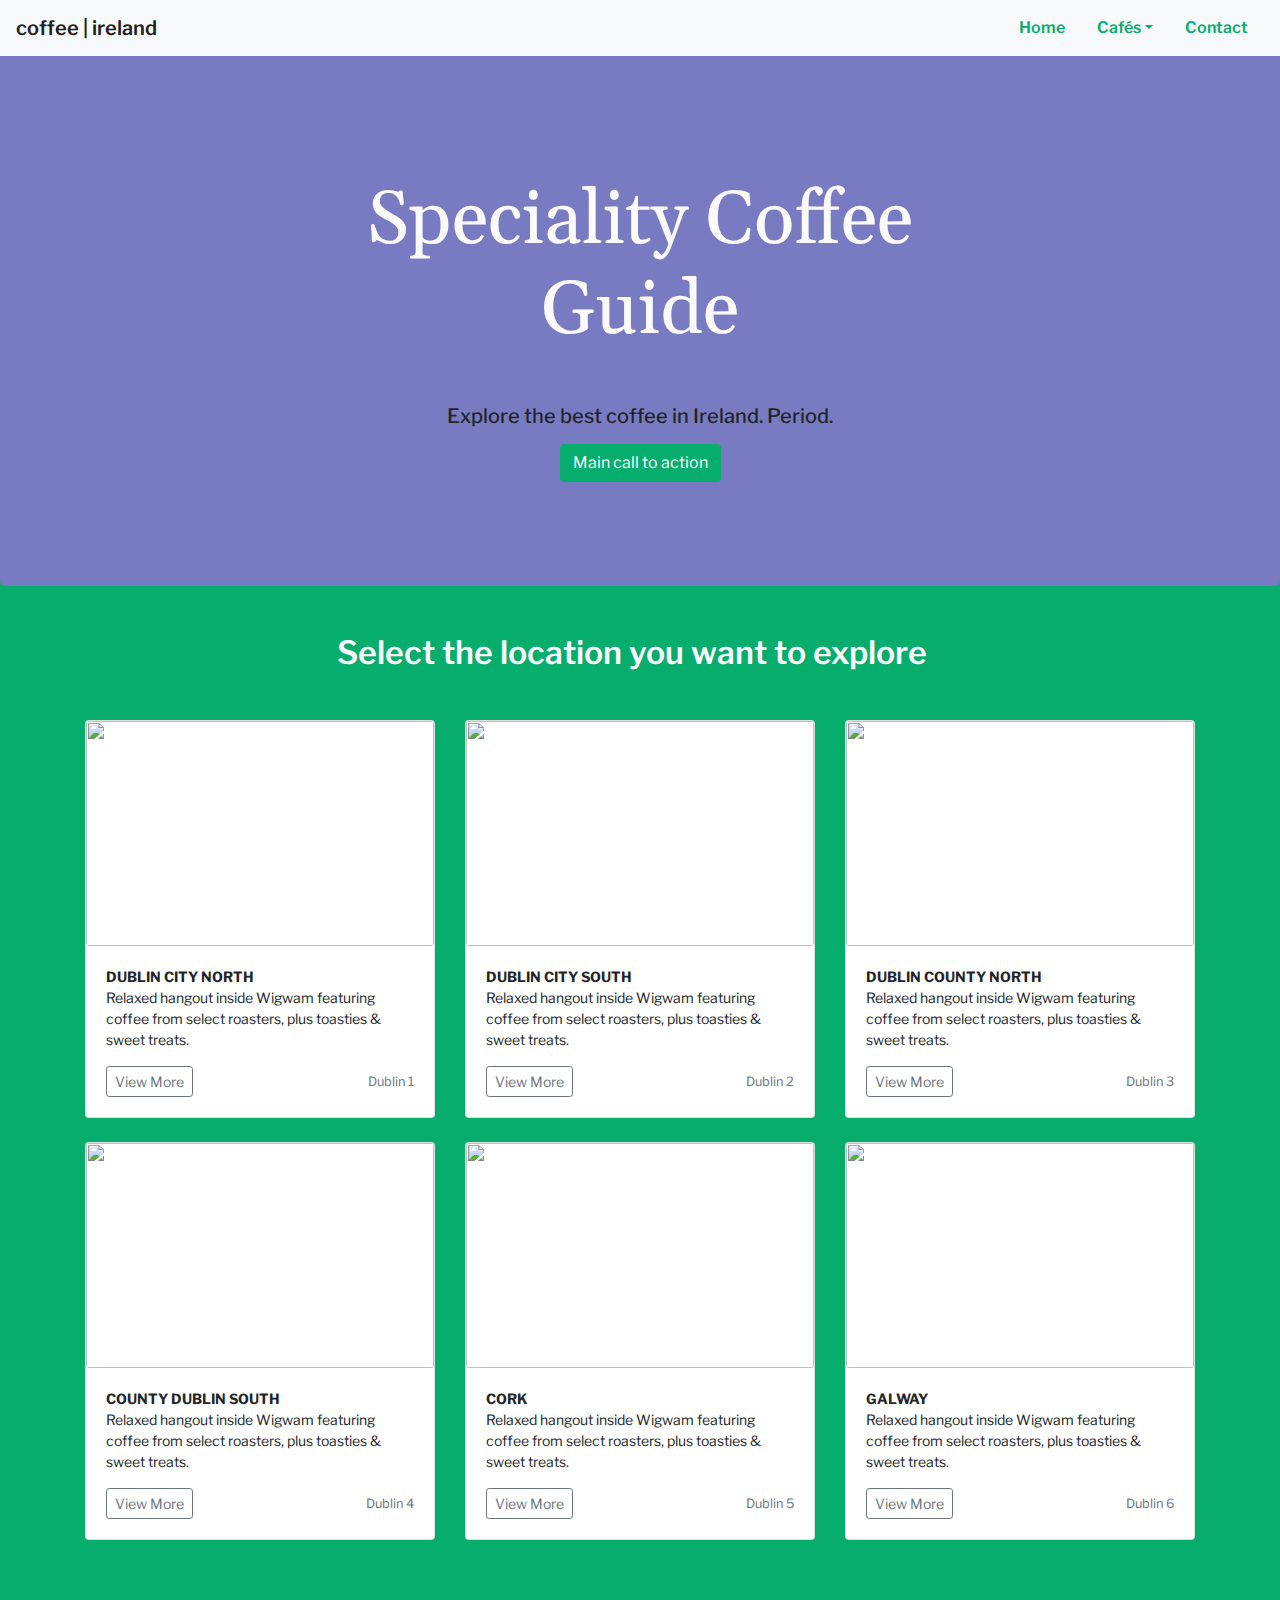
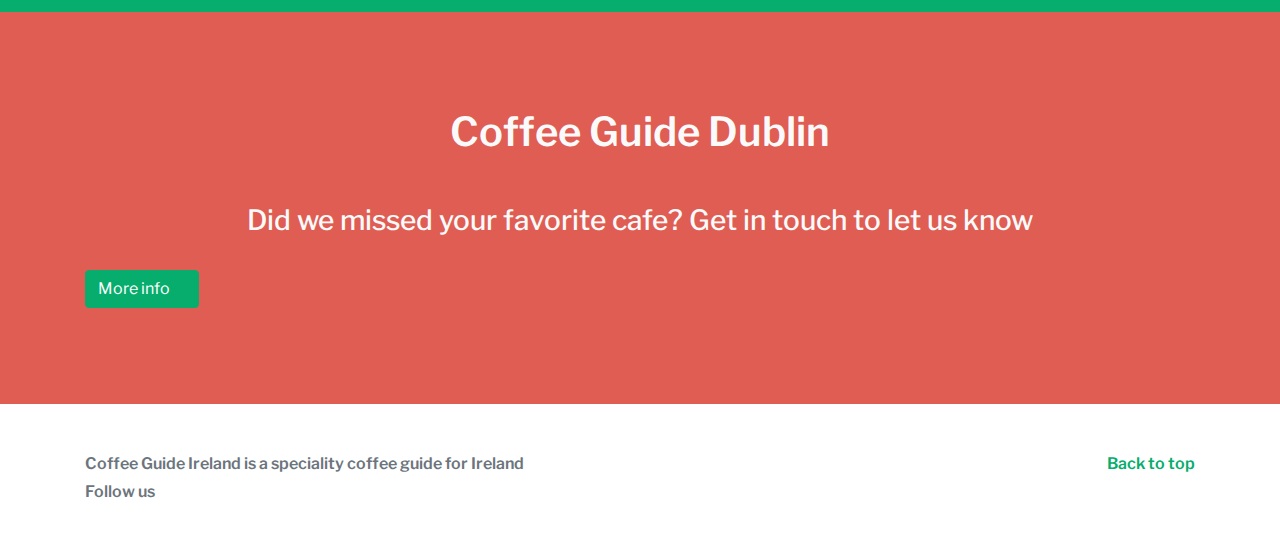
==== index.html @ f212c886 "fixing menu links" ====
<!DOCTYPE html>
<html lang="en">

<head>
	<meta charset="UTF-8">
	<meta name="viewport" content="width=device-width, initial-scale=1.0">
	<meta http-equiv="X-UA-Compatible" content="ie=edge">
	<link rel="stylesheet" href="https://maxcdn.bootstrapcdn.com/bootstrap/4.2.1/css/bootstrap.min.css"
		type="text/css" />
	<script src="https://kit.fontawesome.com/bc13f3adc8.js" crossorigin="anonymous"></script>
	<link rel="stylesheet" href="assets/css/style.css" type="text/css">
	<title>Coffee Guide Ireland</title>
</head>

<!--- NAV MENU -->

<body data-spy="scroll" data-target="#navbar-coffee" data-offset="0">
	<header>
		<nav id="navbar-coffee" class="navbar navbar-light bg-light fixed-top">
			<a class="navbar-brand" href="index.html">coffee | ireland</a>
			<ul class="nav nav-pills">
				<li class="nav-item">
					<a class="nav-link" href="index.html">Home</a>
				</li>
				<li class="nav-item dropdown">
					<a class="nav-link dropdown-toggle" data-toggle="dropdown" href="#cafes" role="button"
						aria-haspopup="true" aria-expanded="false">Cafés</a>
					<div class="dropdown-menu">
						<a class="dropdown-item" href="#one">one</a>
						<a class="dropdown-item" href="#two">two</a>
						<div role="separator" class="dropdown-divider"></div>
						<a class="dropdown-item" href="#three">three</a>
					</div>
				</li>

				<li class="nav-item">
					<a class="nav-link" href="#contact">Contact</a>
				</li>

			</ul>
		</nav>

		</div>
		</nav>
	</header>

	<main role="main">

		<!--- JUMBOTRON -->
		<section class="jumbotron text-center">
			<div class="container" id="home">
				<h1>Speciality Coffee Guide </h1>
				<h5>Explore the best coffee in Ireland. Period.</h5>
				<p>
					<a href="#" class="btn btn-primary my-2">Main call to action</a>

				</p>
			</div>
		</section>

		<!--- CAFES/ PLACES -->
		<div class="coffee py-5 bg-color-coffee" id="cafes">
			<div class="container">
				<h2>Select the location you want to explore <i class="fas fa-mug-hot"></i></h2>
				<div class="row">
					<div class="col-md-4">
						<div class="card mb-4 shadow-sm">
							<a class="card-thumbnail" href="pages/dublin-city-north.html" target="_blank">
								<img src="assets/images/barista-pour-over-coffee-from-copper-kettle.jpg" width="100%" height="225" class="card-img">
							</a>
								<div class="card-body">
									<p class="card-text"><strong>DUBLIN CITY NORTH</strong></br>Relaxed hangout inside
										Wigwam featuring coffee from select roasters, plus toasties & sweet treats.</p>
									<div class="d-flex justify-content-between align-items-center">
										<div class="btn-group">
											<button type="button" class="btn btn-sm btn-outline-secondary">View More</button>
										</div>
										<small class="text-muted">Dublin 1</small>
									</div>
								</div>
						</div>
					</div>

					<div class="col-md-4">
						<div class="card mb-4 shadow-sm">
							<a class="card-thumbnail" href="pages/dublin-city-south.html"
								target="_blank"><img src="assets/images/latte-art (1).jpg" width="100%" height="225" class="card-img"></a>
								<div class="card-body">
									<p class="card-text"><strong>DUBLIN CITY SOUTH</strong></br>Relaxed hangout inside
										Wigwam featuring coffee from select roasters, plus toasties & sweet treats.</p>
									<div class="d-flex justify-content-between align-items-center">
										<div class="btn-group">
											<button type="button" class="btn btn-sm btn-outline-secondary">View More</button>
										</div>
										<small class="text-muted">Dublin 2</small>
									</div>
								</div>
						</div>
					</div>

					<div class="col-md-4">
						<div class="card mb-4 shadow-sm">
							<a class="card-thumbnail" href="pages/county-dublin-north.html"
								target="_blank"><img src="assets/images/pouring-cream-into-coffee (1).jpg" width="100%" height="225" class="card-img"></a>
								<div class="card-body">
									<p class="card-text"><strong>DUBLIN COUNTY NORTH</strong></br>Relaxed hangout inside
										Wigwam featuring coffee from select roasters, plus toasties & sweet treats.</p>
									<div class="d-flex justify-content-between align-items-center">
										<div class="btn-group">
											<button type="button" class="btn btn-sm btn-outline-secondary">View More</button>
										</div>
										<small class="text-muted">Dublin 3</small>
									</div>
								</div>
						</div>
					</div>

					<div class="col-md-4">
						<div class="card mb-4 shadow-sm">
							<a class="card-thumbnail" href="pages/county-dublin-south.html"
								target="_blank"><img src="assets/images/metal-coffee-tamp.jpg" width="100%" height="225" class="card-img"></a>
								<div class="card-body">
									<p class="card-text"><strong>COUNTY DUBLIN SOUTH</strong></br>Relaxed hangout inside
										Wigwam featuring coffee from select roasters, plus toasties & sweet treats.</p>
									<div class="d-flex justify-content-between align-items-center">
										<div class="btn-group">
											<button type="button" class="btn btn-sm btn-outline-secondary">View More</button>
										</div>
										<small class="text-muted">Dublin 4</small>
									</div>
								</div>
						</div>
					</div>

					<div class="col-md-4">
						<div class="card mb-4 shadow-sm">
							<a class="card-thumbnail" href="pages/cork.html"
								target="_blank"><img src="assets/images/smiling-man-woman-pug.jpg" width="100%" height="225" class="card-img"></a>
								<div class="card-body">
									<p class="card-text"><strong>CORK</strong></br>Relaxed hangout inside Wigwam
										featuring coffee from select roasters, plus toasties & sweet treats.</p>
									<div class="d-flex justify-content-between align-items-center">
										<div class="btn-group">
											<button type="button" class="btn btn-sm btn-outline-secondary">View More</button>
										</div>
										<small class="text-muted">Dublin 5</small>
									</div>
								</div>
						</div>
					</div>

					<div class="col-md-4">
						<div class="card mb-4 shadow-sm">
							<a class="card-thumbnail" href="pages/galway.html"
								target="_blank"><img src="assets/images/pouring-an-espresso.jpg" width="100%" height="225" class="card-img"></a>
								<div class="card-body">
									<p class="card-text"><strong>GALWAY</strong></br>Relaxed hangout inside Wigwam
										featuring coffee from select roasters, plus toasties & sweet treats.</p>
									<div class="d-flex justify-content-between align-items-center">
										<div class="btn-group">
											<button type="button" class="btn btn-sm btn-outline-secondary">View More</button>
										</div>
										<small class="text-muted">Dublin 6</small>
									</div>
								</div>
						</div>
					</div>

				</div>
			</div>
		</div>

		<!--- FORM TO ADD CAFE -->

		<section class="contact-form">
			<div class="container" id="contact">
				<h1>Coffee Guide Dublin</h1>
				<h3>Did we missed your favorite cafe? Get in touch to let us know</h3>
				</br>

				<button class="btn btn-primary" type="button" data-toggle="collapse" data-target="#cafeForm" aria-expanded="false" aria-controls="cafeForm">
    More info <i class="fas fa-chevron-down"></i>
  </button>
                <div  class="collapse" id="cafeForm">
				<form>
					<div class="form-row">
						<div class="form-group col-md-6">
							<label for="inputEmail4">Name</label>
							<input type="email" class="form-control" id="inputEmail4">
                        </div>
							<div class="form-group col-md-6">
								<label for="inputPassword4">City</label>
								<input type="password" class="form-control" id="inputPassword4">
                        </div>
							</div>
							<div class="form-group">
								<label for="inputAddress">Address</label>
								<input type="text" class="form-control" id="inputAddress" placeholder="1234 Main St">
                    </div>
								<div class="form-group">
									<label for="inputFacebook">Facebook</label>
									<input type="text" class="form-control" id="inputFacebook" placeholder="Facebook page">
                    </div>
									<div class="form-group">
										<label for="inputTwitter">Twitter</label>
										<input type="text" class="form-control" id="inputTwitter" placeholder="@cafe">
                    </div>
										<div class="form-group">
											<label for="inputInstagram">Instagram</label>
											<input type="text" class="form-control" id="inputInstagram" placeholder="@cafe">
                    </div>
											<div class="form-group">
												<label for="inputWebsite">Website</label>
												<input type="text" class="form-control" id="inputWebsite" placeholder="Cafe website">
                    </div>
												<div class="form-group">
													<label for="inputWebsite">Why should this cafe be featured on this website?</label>
													<input type="text" class="form-control" id="inputWebsite" placeholder="Amazing coffee...">
                    </div>

													<div class="form-group">
														<div class="form-check">
															<input class="form-check-input" type="checkbox" id="gridCheck">
															<label class="form-check-label" for="gridCheck">
                            Check me out
                        </label>
														</div>
													</div>
													<button type="submit" class="btn btn-primary">Sign in</button>
				</form>
                </div>
			</div>
			


		</section>
	</main>

	<!--- FOOTER -->
	<footer class="text-muted">
		<div class="container">
			<p class="float-right">
				<a href="#">Back to top</a>
			</p>
			<p>Coffee Guide Ireland is a speciality coffee guide for Ireland</p>
			<p>Follow us <a href="https://www.facebook.com/" target="_blank"><i class="fab fa-facebook-f"></i></a><a
					href="https://www.twitter.com/" target="_blank"><i class="fab fa-twitter"></i></a><a
					href="https://www.instagram.com/" target="_blank"><i class="fab fa-instagram"></i></a></p>
		</div>
	</footer>


	<!-- jQuery ,  Popper.js,  Bootstrap JS -->

	<script src="https://code.jquery.com/jquery-3.4.1.slim.min.js"
		integrity="sha384-J6qa4849blE2+poT4WnyKhv5vZF5SrPo0iEjwBvKU7imGFAV0wwj1yYfoRSJoZ+n" crossorigin="anonymous">
	</script>
	<script src="https://cdn.jsdelivr.net/npm/popper.js@1.16.0/dist/umd/popper.min.js"
		integrity="sha384-Q6E9RHvbIyZFJoft+2mJbHaEWldlvI9IOYy5n3zV9zzTtmI3UksdQRVvoxMfooAo" crossorigin="anonymous">
	</script>
	<script src="https://stackpath.bootstrapcdn.com/bootstrap/4.4.1/js/bootstrap.min.js"
		integrity="sha384-wfSDF2E50Y2D1uUdj0O3uMBJnjuUD4Ih7YwaYd1iqfktj0Uod8GCExl3Og8ifwB6" crossorigin="anonymous">
	</script>
</body>

</html>
---- assets/css/style.css ----
@import url('https://fonts.googleapis.com/css?family=Gelasio:100,200,300,400,500,600,700|Libre+Franklin:100,200,300,400,500,600,700');

body {
    font-family: 'Libre Franklin', sans-serif;
    font-weight: 600;
    position: relative;
}

main {
    background-color: #06ad6c;
}

h2, h1 {
    font-family: 'Libre Franklin', sans-serif;
    font-weight: 600;
    text-align: center;
    color: #fafafa;
    margin-bottom: 3rem;
  }

h3 {
    font-family: 'Libre Franklin', sans-serif;
    font-weight: 500;
    text-align: center;
    color: #fafafa;
}

h5 {
    font-family: 'Libre Franklin', sans-serif;
    font-weight: 500;
  }





/* Navbar */

a {
    color: #06ad6c;
}

a:hover {
    color: #03623d;
}

.nav-pills .nav-link.active, .nav-pills .show>.nav-link {
    background-color: #06ad6c;
}

/* Buttons */

.btn-primary {
    background-color: #06ad6c;
    border-color: #06ad6c;
}

/* Carousel */

.carousel {
  margin-bottom: 4rem;
  background-color: #333;
}
/* Since positioning the image, we need to help out the caption */
.carousel-caption {
  bottom: 3rem;
  z-index: 10;
}

.carousel-caption h1 {
    font-family: 'Gelasio', serif;
    font-size: 80px;
    font-weight: 600;
    color: #797bc2;
}

.carousel-caption p {
    color: rgba(0,0,0,.9);
}

/* Declare heights because of positioning of img element */
.carousel-item {
  height: 32rem;
}
.carousel-item > img {
  position: absolute;
  top: 0;
  left: 0;
  min-width: 100%;
  height: 32rem;
}


/* Jumbotron */

.jumbotron {
    padding-top: 3rem;
    padding-bottom: 3rem;
    margin-bottom: 0;
    background-color: #797bc2;
  
}

@media (min-width: 768px) {
  .jumbotron {
      padding-top: 6rem;
      padding-bottom: 6rem;
  }  
}

.jumbotron p:last-child {
    margin-bottom: 0;
}

 .jumbotron h1 {
     font-family: 'Gelasio', serif;
     font-size: 75px;
     font-weight: 300;
     color: #fafafa;
     padding-top: 5rem;
     
 }

  .jumbotron .container {
      max-width: 40rem;
  }


/* Coffee list and Cards */

 .bg-color-coffee {
    background-color: #06ad6c; 
}

.card-thumbnail {
    
    width: 100%;
    height: 225px;
}

.card-text {
    font-size: 14px;
    font-weight: 400;
}

.card-img {
 border: 0;
}


/* Contact */


.contact-form {
    background-color: #e05d53;
    text-align:  left;;
    padding-top: 6rem;
    padding-bottom: 6rem;
}

/* Footer */

i {
    margin-left: 1rem;
    letter-spacing: 0.3rem;
}

footer {
    padding-top: 3rem;
    padding-bottom: 3rem;
}

footer p {
    margin-bottom: .25rem;
}

/* Dublin city north styles */



/* Featurettes */

.featurette-divider {
  margin: 3rem 0; 
}

.featurette-heading {
  font-weight: 300;
  line-height: 1;
  letter-spacing: -.05rem;
}


/* RESPONSIVE CSS */

@media (min-width: 40em) {
 
  .carousel-caption p {
    margin-bottom: 1.25rem;
    font-size: 1.25rem;
    line-height: 1.4;
  }

  .featurette-heading {
    font-size: 50px;
  }
}

@media (min-width: 62em) {
  .featurette-heading {
    margin-top: 7rem;
  }
}
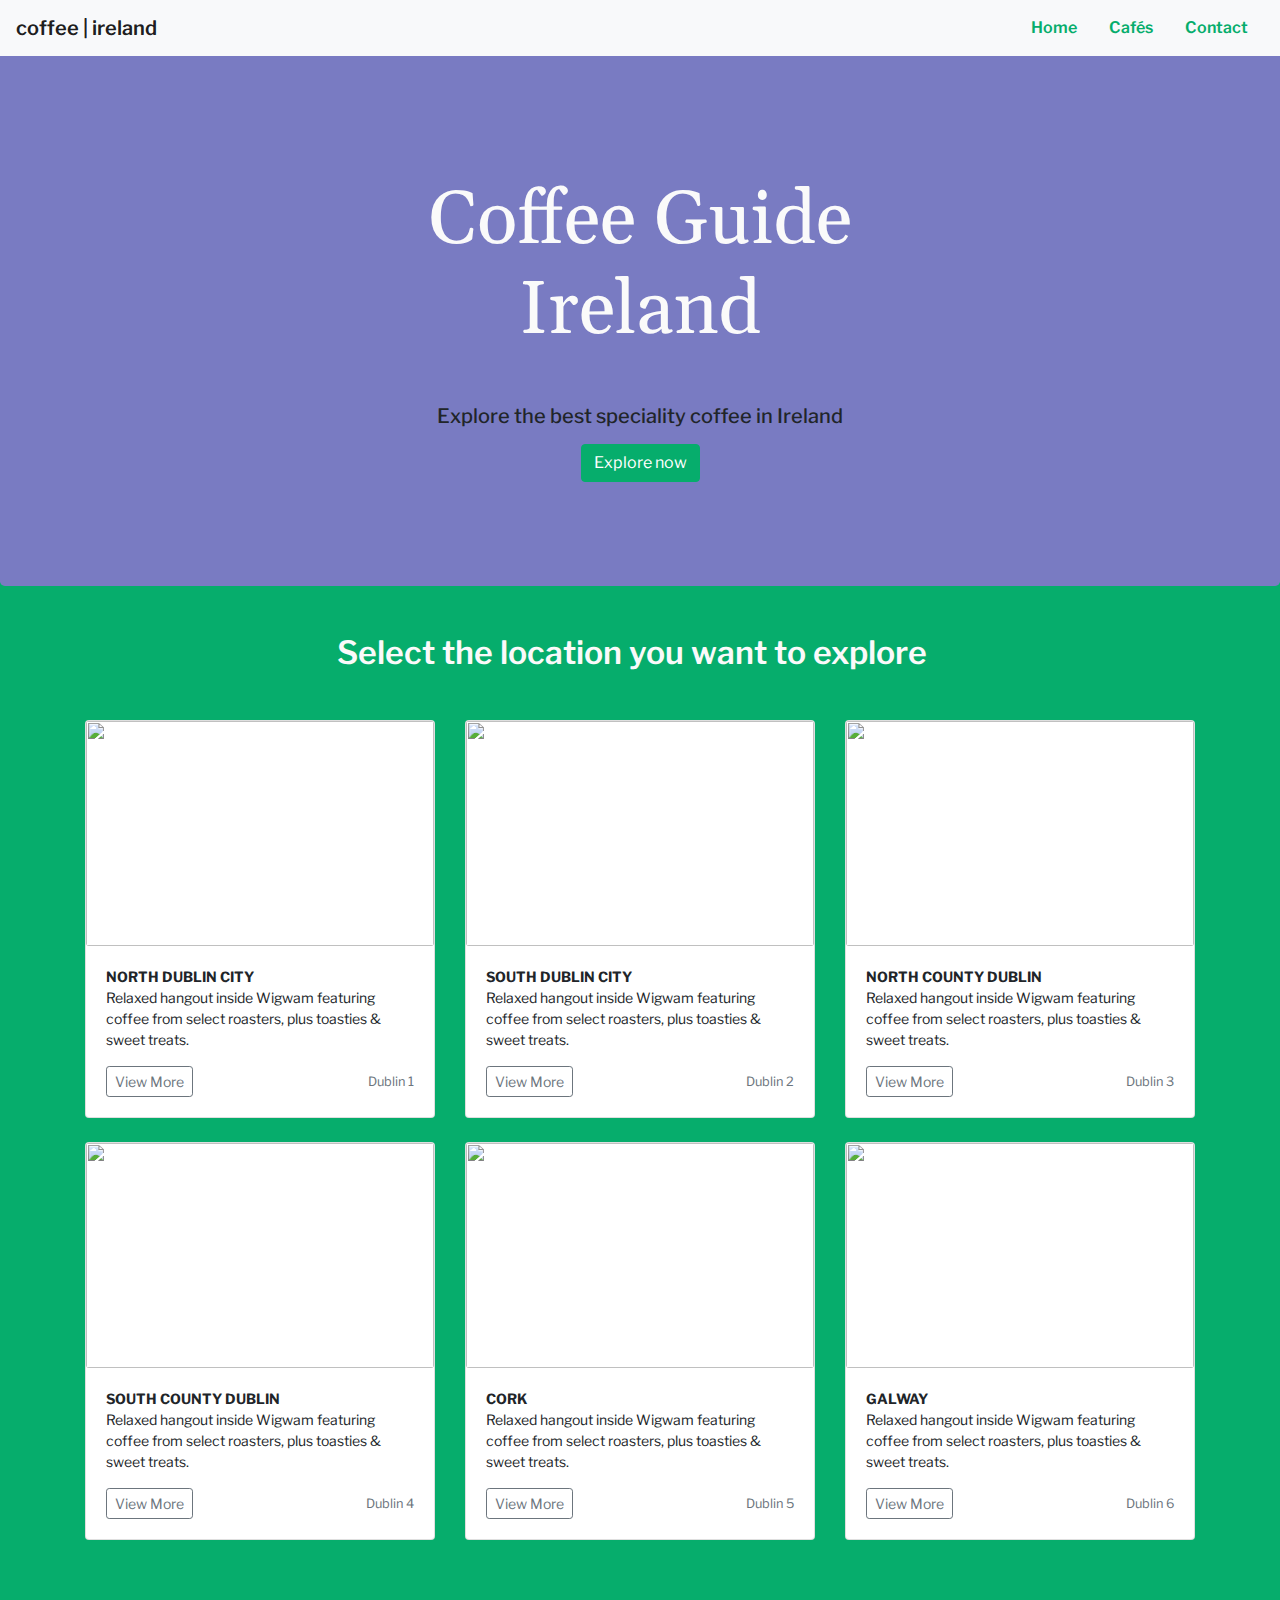
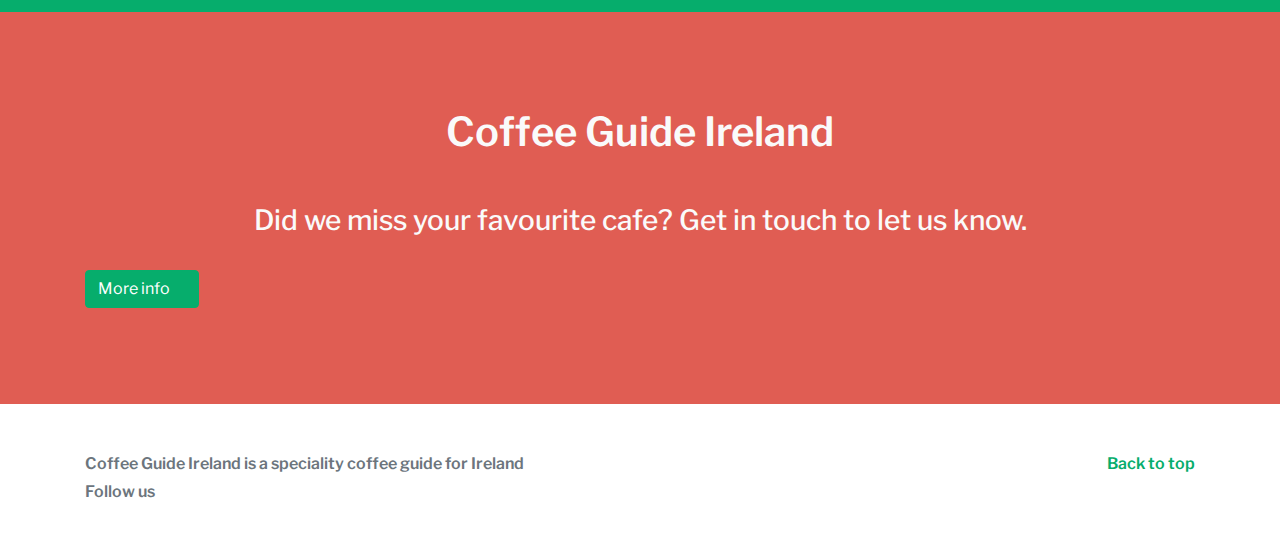
==== commit 76173413: "fixing formatting" ====
--- a/index.html
+++ b/index.html
@@ -5,253 +5,6 @@
 	<meta charset="UTF-8">
 	<meta name="viewport" content="width=device-width, initial-scale=1.0">
 	<meta http-equiv="X-UA-Compatible" content="ie=edge">
-	<link rel="stylesheet" href="https://maxcdn.bootstrapcdn.com/bootstrap/4.2.1/css/bootstrap.min.css"
-		type="text/css" />
-	<script src="https://kit.fontawesome.com/bc13f3adc8.js" crossorigin="anonymous"></script>
-	<link rel="stylesheet" href="assets/css/style.css" type="text/css">
-	<title>Coffee Guide Ireland</title>
-</head>
-
-<!--- NAV MENU -->
-
-<body data-spy="scroll" data-target="#navbar-coffee" data-offset="0">
-	<header>
-		<nav id="navbar-coffee" class="navbar navbar-light bg-light fixed-top">
-			<a class="navbar-brand" href="index.html">coffee | ireland</a>
-			<ul class="nav nav-pills">
-				<li class="nav-item">
-					<a class="nav-link" href="index.html">Home</a>
-				</li>
-				<li class="nav-item dropdown">
-					<a class="nav-link dropdown-toggle" data-toggle="dropdown" href="#cafes" role="button"
-						aria-haspopup="true" aria-expanded="false">Cafés</a>
-					<div class="dropdown-menu">
-						<a class="dropdown-item" href="#one">one</a>
-						<a class="dropdown-item" href="#two">two</a>
-						<div role="separator" class="dropdown-divider"></div>
-						<a class="dropdown-item" href="#three">three</a>
-					</div>
-				</li>
-
-				<li class="nav-item">
-					<a class="nav-link" href="#contact">Contact</a>
-				</li>
-
-			</ul>
-		</nav>
-
-		</div>
-		</nav>
-	</header>
-
-	<main role="main">
-
-		<!--- JUMBOTRON -->
-		<section class="jumbotron text-center">
-			<div class="container" id="home">
-				<h1>Speciality Coffee Guide </h1>
-				<h5>Explore the best coffee in Ireland. Period.</h5>
-				<p>
-					<a href="#" class="btn btn-primary my-2">Main call to action</a>
-
-				</p>
-			</div>
-		</section>
-
-		<!--- CAFES/ PLACES -->
-		<div class="coffee py-5 bg-color-coffee" id="cafes">
-			<div class="container">
-				<h2>Select the location you want to explore <i class="fas fa-mug-hot"></i></h2>
-				<div class="row">
-					<div class="col-md-4">
-						<div class="card mb-4 shadow-sm">
-							<a class="card-thumbnail" href="pages/dublin-city-north.html" target="_blank">
-								<img src="assets/images/barista-pour-over-coffee-from-copper-kettle.jpg" width="100%" height="225" class="card-img">
-							</a>
-								<div class="card-body">
-									<p class="card-text"><strong>DUBLIN CITY NORTH</strong></br>Relaxed hangout inside
-										Wigwam featuring coffee from select roasters, plus toasties & sweet treats.</p>
-									<div class="d-flex justify-content-between align-items-center">
-										<div class="btn-group">
-											<button type="button" class="btn btn-sm btn-outline-secondary">View More</button>
-										</div>
-										<small class="text-muted">Dublin 1</small>
-									</div>
-								</div>
-						</div>
-					</div>
-
-					<div class="col-md-4">
-						<div class="card mb-4 shadow-sm">
-							<a class="card-thumbnail" href="pages/dublin-city-south.html"
-								target="_blank"><img src="assets/images/latte-art (1).jpg" width="100%" height="225" class="card-img"></a>
-								<div class="card-body">
-									<p class="card-text"><strong>DUBLIN CITY SOUTH</strong></br>Relaxed hangout inside
-										Wigwam featuring coffee from select roasters, plus toasties & sweet treats.</p>
-									<div class="d-flex justify-content-between align-items-center">
-										<div class="btn-group">
-											<button type="button" class="btn btn-sm btn-outline-secondary">View More</button>
-										</div>
-										<small class="text-muted">Dublin 2</small>
-									</div>
-								</div>
-						</div>
-					</div>
-
-					<div class="col-md-4">
-						<div class="card mb-4 shadow-sm">
-							<a class="card-thumbnail" href="pages/county-dublin-north.html"
-								target="_blank"><img src="assets/images/pouring-cream-into-coffee (1).jpg" width="100%" height="225" class="card-img"></a>
-								<div class="card-body">
-									<p class="card-text"><strong>DUBLIN COUNTY NORTH</strong></br>Relaxed hangout inside
-										Wigwam featuring coffee from select roasters, plus toasties & sweet treats.</p>
-									<div class="d-flex justify-content-between align-items-center">
-										<div class="btn-group">
-											<button type="button" class="btn btn-sm btn-outline-secondary">View More</button>
-										</div>
-										<small class="text-muted">Dublin 3</small>
-									</div>
-								</div>
-						</div>
-					</div>
-
-					<div class="col-md-4">
-						<div class="card mb-4 shadow-sm">
-							<a class="card-thumbnail" href="pages/county-dublin-south.html"
-								target="_blank"><img src="assets/images/metal-coffee-tamp.jpg" width="100%" height="225" class="card-img"></a>
-								<div class="card-body">
-									<p class="card-text"><strong>COUNTY DUBLIN SOUTH</strong></br>Relaxed hangout inside
-										Wigwam featuring coffee from select roasters, plus toasties & sweet treats.</p>
-									<div class="d-flex justify-content-between align-items-center">
-										<div class="btn-group">
-											<button type="button" class="btn btn-sm btn-outline-secondary">View More</button>
-										</div>
-										<small class="text-muted">Dublin 4</small>
-									</div>
-								</div>
-						</div>
-					</div>
-
-					<div class="col-md-4">
-						<div class="card mb-4 shadow-sm">
-							<a class="card-thumbnail" href="pages/cork.html"
-								target="_blank"><img src="assets/images/smiling-man-woman-pug.jpg" width="100%" height="225" class="card-img"></a>
-								<div class="card-body">
-									<p class="card-text"><strong>CORK</strong></br>Relaxed hangout inside Wigwam
-										featuring coffee from select roasters, plus toasties & sweet treats.</p>
-									<div class="d-flex justify-content-between align-items-center">
-										<div class="btn-group">
-											<button type="button" class="btn btn-sm btn-outline-secondary">View More</button>
-										</div>
-										<small class="text-muted">Dublin 5</small>
-									</div>
-								</div>
-						</div>
-					</div>
-
-					<div class="col-md-4">
-						<div class="card mb-4 shadow-sm">
-							<a class="card-thumbnail" href="pages/galway.html"
-								target="_blank"><img src="assets/images/pouring-an-espresso.jpg" width="100%" height="225" class="card-img"></a>
-								<div class="card-body">
-									<p class="card-text"><strong>GALWAY</strong></br>Relaxed hangout inside Wigwam
-										featuring coffee from select roasters, plus toasties & sweet treats.</p>
-									<div class="d-flex justify-content-between align-items-center">
-										<div class="btn-group">
-											<button type="button" class="btn btn-sm btn-outline-secondary">View More</button>
-										</div>
-										<small class="text-muted">Dublin 6</small>
-									</div>
-								</div>
-						</div>
-					</div>
-
-				</div>
-			</div>
-		</div>
-
-		<!--- FORM TO ADD CAFE -->
-
-		<section class="contact-form">
-			<div class="container" id="contact">
-				<h1>Coffee Guide Dublin</h1>
-				<h3>Did we missed your favorite cafe? Get in touch to let us know</h3>
-				</br>
-
-				<button class="btn btn-primary" type="button" data-toggle="collapse" data-target="#cafeForm" aria-expanded="false" aria-controls="cafeForm">
-    More info <i class="fas fa-chevron-down"></i>
-  </button>
-                <div  class="collapse" id="cafeForm">
-				<form>
-					<div class="form-row">
-						<div class="form-group col-md-6">
-							<label for="inputEmail4">Name</label>
-							<input type="email" class="form-control" id="inputEmail4">
-                        </div>
-							<div class="form-group col-md-6">
-								<label for="inputPassword4">City</label>
-								<input type="password" class="form-control" id="inputPassword4">
-                        </div>
-							</div>
-							<div class="form-group">
-								<label for="inputAddress">Address</label>
-								<input type="text" class="form-control" id="inputAddress" placeholder="1234 Main St">
-                    </div>
-								<div class="form-group">
-									<label for="inputFacebook">Facebook</label>
-									<input type="text" class="form-control" id="inputFacebook" placeholder="Facebook page">
-                    </div>
-									<div class="form-group">
-										<label for="inputTwitter">Twitter</label>
-										<input type="text" class="form-control" id="inputTwitter" placeholder="@cafe">
-                    </div>
-										<div class="form-group">
-											<label for="inputInstagram">Instagram</label>
-											<input type="text" class="form-control" id="inputInstagram" placeholder="@cafe">
-                    </div>
-											<div class="form-group">
-												<label for="inputWebsite">Website</label>
-												<input type="text" class="form-control" id="inputWebsite" placeholder="Cafe website">
-                    </div>
-												<div class="form-group">
-													<label for="inputWebsite">Why should this cafe be featured on this website?</label>
-													<input type="text" class="form-control" id="inputWebsite" placeholder="Amazing coffee...">
-                    </div>
-
-													<div class="form-group">
-														<div class="form-check">
-															<input class="form-check-input" type="checkbox" id="gridCheck">
-															<label class="form-check-label" for="gridCheck">
-                            Check me out
-                        </label>
-														</div>
-													</div>
-													<button type="submit" class="btn btn-primary">Sign in</button>
-				</form>
-                </div>
-			</div>
-			
-
-
-		</section>
-	</main>
-
-	<!--- FOOTER -->
-	<footer class="text-muted">
-		<div class="container">
-			<p class="float-right">
-				<a href="#">Back to top</a>
-			</p>
-			<p>Coffee Guide Ireland is a speciality coffee guide for Ireland</p>
-			<p>Follow us <a href="https://www.facebook.com/" target="_blank"><i class="fab fa-facebook-f"></i></a><a
-					href="https://www.twitter.com/" target="_blank"><i class="fab fa-twitter"></i></a><a
-					href="https://www.instagram.com/" target="_blank"><i class="fab fa-instagram"></i></a></p>
-		</div>
-	</footer>
-
-
-	<!-- jQuery ,  Popper.js,  Bootstrap JS -->
-
 	<script src="https://code.jquery.com/jquery-3.4.1.slim.min.js"
 		integrity="sha384-J6qa4849blE2+poT4WnyKhv5vZF5SrPo0iEjwBvKU7imGFAV0wwj1yYfoRSJoZ+n" crossorigin="anonymous">
 	</script>
@@ -261,6 +14,218 @@
 	<script src="https://stackpath.bootstrapcdn.com/bootstrap/4.4.1/js/bootstrap.min.js"
 		integrity="sha384-wfSDF2E50Y2D1uUdj0O3uMBJnjuUD4Ih7YwaYd1iqfktj0Uod8GCExl3Og8ifwB6" crossorigin="anonymous">
 	</script>
+	<link rel="stylesheet" href="https://maxcdn.bootstrapcdn.com/bootstrap/4.2.1/css/bootstrap.min.css"
+		type="text/css" />
+	<script src="https://kit.fontawesome.com/bc13f3adc8.js" crossorigin="anonymous"></script>
+	<link rel="stylesheet" href="assets/css/style.css" type="text/css">
+	<title>Coffee Guide Ireland</title>
+</head>
+
+<!--- NAV MENU -->
+<body data-spy="scroll" data-target="#navbar-coffee" data-offset="0">
+	<header>
+		<nav id="navbar-coffee" class="navbar navbar-light bg-light fixed-top">
+			<a class="navbar-brand" href="index.html">coffee | ireland</a>
+			<ul class="nav nav-pills">
+				<li class="nav-item"><a class="nav-link" href="index.html">Home</a></li>
+                <li class="nav-item"><a class="nav-link" href="#cafes">Cafés</a></li>
+				<li class="nav-item"><a class="nav-link" href="#contact">Contact</a></li>
+			</ul>
+		</nav>
+	</header>
+
+	<main role="main">
+
+		<!--- JUMBOTRON -->
+		<section class="jumbotron text-center">
+			<div class="container" id="home">
+				<h1>Coffee Guide Ireland </h1>
+				<h5>Explore the best speciality coffee in Ireland</h5>
+				<p>
+					<a href="#cafes" class="btn btn-primary my-2">Explore now</a>
+				</p>
+			</div>
+		</section>
+
+		<!--- CAFES/ PLACES -->
+		<div class="coffee py-5 bg-color-coffee" id="cafes">
+			<div class="container">
+				<h2>Select the location you want to explore <i class="fas fa-mug-hot"></i></h2>
+				<div class="row">
+					<div class="col-md-4">
+						<div class="card mb-4 shadow-sm">
+							<a class="card-thumbnail" href="pages/dublin-city-north.html" target="_blank">
+								<img src="assets/images/barista-pour-over-coffee-from-copper-kettle.jpg" width="100%" height="225" class="card-img">
+							</a>
+								<div class="card-body">
+									<p class="card-text"><strong>NORTH DUBLIN CITY</strong></br>Relaxed hangout inside
+										Wigwam featuring coffee from select roasters, plus toasties & sweet treats.</p>
+									<div class="d-flex justify-content-between align-items-center">
+										<div class="btn-group">
+                                        <a class="btn btn-sm btn-outline-secondary" href="pages/dublin-city-north.html" role="button" target="_blank">View More</a>
+										</div>
+										<small class="text-muted">Dublin 1</small>
+									</div>
+								</div>
+						</div>
+					</div>
+
+					<div class="col-md-4">
+						<div class="card mb-4 shadow-sm">
+							<a class="card-thumbnail" href="pages/dublin-city-south.html"
+								target="_blank"><img src="assets/images/latte-art (1).jpg" width="100%" height="225" class="card-img"></a>
+								<div class="card-body">
+									<p class="card-text"><strong>SOUTH DUBLIN CITY</strong></br>Relaxed hangout inside
+										Wigwam featuring coffee from select roasters, plus toasties & sweet treats.</p>
+									<div class="d-flex justify-content-between align-items-center">
+										<div class="btn-group">
+											<a class="btn btn-sm btn-outline-secondary" href="pages/dublin-city-south.html" role="button" target="_blank">View More</a>
+										</div>
+										<small class="text-muted">Dublin 2</small>
+									</div>
+								</div>
+						</div>
+					</div>
+
+					<div class="col-md-4">
+						<div class="card mb-4 shadow-sm">
+							<a class="card-thumbnail" href="pages/county-dublin-north.html"
+								target="_blank"><img src="assets/images/pouring-cream-into-coffee (1).jpg" width="100%" height="225" class="card-img"></a>
+								<div class="card-body">
+									<p class="card-text"><strong>NORTH COUNTY DUBLIN</strong></br>Relaxed hangout inside
+										Wigwam featuring coffee from select roasters, plus toasties & sweet treats.</p>
+									<div class="d-flex justify-content-between align-items-center">
+										<div class="btn-group">
+											<a class="btn btn-sm btn-outline-secondary" href="pages/county-dublin-north.html" role="button" target="_blank">View More</a>
+										</div>
+										<small class="text-muted">Dublin 3</small>
+									</div>
+								</div>
+						</div>
+					</div>
+
+					<div class="col-md-4">
+						<div class="card mb-4 shadow-sm">
+							<a class="card-thumbnail" href="pages/county-dublin-south.html"
+								target="_blank"><img src="assets/images/metal-coffee-tamp.jpg" width="100%" height="225" class="card-img"></a>
+								<div class="card-body">
+									<p class="card-text"><strong>SOUTH COUNTY DUBLIN</strong></br>Relaxed hangout inside
+										Wigwam featuring coffee from select roasters, plus toasties & sweet treats.</p>
+									<div class="d-flex justify-content-between align-items-center">
+										<div class="btn-group">
+											<a class="btn btn-sm btn-outline-secondary" href="pages/county-dublin-south.html" role="button" target="_blank">View More</a>
+										</div>
+										<small class="text-muted">Dublin 4</small>
+									</div>
+								</div>
+						</div>
+					</div>
+
+					<div class="col-md-4">
+						<div class="card mb-4 shadow-sm">
+							<a class="card-thumbnail" href="pages/cork.html"
+								target="_blank"><img src="assets/images/smiling-man-woman-pug.jpg" width="100%" height="225" class="card-img"></a>
+								<div class="card-body">
+									<p class="card-text"><strong>CORK</strong></br>Relaxed hangout inside Wigwam
+										featuring coffee from select roasters, plus toasties & sweet treats.</p>
+									<div class="d-flex justify-content-between align-items-center">
+										<div class="btn-group">
+											<a class="btn btn-sm btn-outline-secondary" href="pages/cork.html" role="button" target="_blank">View More</a>
+										</div>
+										<small class="text-muted">Dublin 5</small>
+									</div>
+								</div>
+						</div>
+					</div>
+
+					<div class="col-md-4">
+						<div class="card mb-4 shadow-sm">
+							<a class="card-thumbnail" href="pages/galway.html"
+								target="_blank"><img src="assets/images/pouring-an-espresso.jpg" width="100%" height="225" class="card-img"></a>
+								<div class="card-body">
+									<p class="card-text"><strong>GALWAY</strong></br>Relaxed hangout inside Wigwam
+										featuring coffee from select roasters, plus toasties & sweet treats.</p>
+									<div class="d-flex justify-content-between align-items-center">
+										<div class="btn-group">
+											<a class="btn btn-sm btn-outline-secondary" href="pages/galway.html" role="button" target="_blank">View More</a>
+										</div>
+										<small class="text-muted">Dublin 6</small>
+									</div>
+								</div>
+						</div>
+					</div>
+
+				</div>
+			</div>
+		</div>
+
+		<!--- FORM TO ADD CAFE -->
+		<section class="contact-form">
+			<div class="container" id="contact">
+				<h1>Coffee Guide Ireland</h1>
+				<h3>Did we miss your favourite cafe? Get in touch to let us know.</h3>
+				</br>
+				<button class="btn btn-primary" type="button" data-toggle="collapse" data-target="#cafeForm" aria-expanded="false" aria-controls="cafeForm">
+                More info <i class="fas fa-chevron-down"></i></button>
+                <div  class="collapse" id="cafeForm">
+				<form>
+					<div class="form-row">
+						<div class="form-group col-md-6">
+							<label for="inputEmail4">Name</label>
+							<input type="email" class="form-control" id="inputEmail4">
+                        </div>
+						<div class="form-group col-md-6">
+							<label for="inputPassword4">City</label>
+							<input type="password" class="form-control" id="inputPassword4">
+                        </div>
+					</div>
+					<div class="form-group">
+						<label for="inputAddress">Address</label>
+						<input type="text" class="form-control" id="inputAddress" placeholder="1234 Main St">
+                    </div>
+					<div class="form-group">
+						<label for="inputFacebook">Facebook</label>
+						<input type="text" class="form-control" id="inputFacebook" placeholder="Facebook page">
+                    </div>
+					<div class="form-group">
+						<label for="inputTwitter">Twitter</label>
+						<input type="text" class="form-control" id="inputTwitter" placeholder="@cafe">
+                    </div>
+					<div class="form-group">
+						<label for="inputInstagram">Instagram</label>
+						<input type="text" class="form-control" id="inputInstagram" placeholder="@cafe">
+                    </div>
+					<div class="form-group">
+						<label for="inputWebsite">Website</label>
+						<input type="text" class="form-control" id="inputWebsite" placeholder="Cafe website">
+                    </div>
+					<div class="form-group">
+						<label for="inputWebsite">Why should this cafe be featured on this website?</label>
+						<input type="text" class="form-control" id="inputWebsite" placeholder="Amazing coffee...">
+                    </div>
+
+					<div class="form-group">
+						<div class="form-check">
+							<input class="form-check-input" type="checkbox" id="gridCheck">
+							<label class="form-check-label" for="gridCheck">Check me out</label>
+						</div>
+					</div>
+					<button type="submit" class="btn btn-primary">Sign in</button>
+				</form>
+                </div>
+			</div>
+		</section>
+	</main>
+
+	<!--- FOOTER -->
+	<footer class="text-muted">
+		<div class="container">
+			<p class="float-right"><a href="#">Back to top</a></p>
+			<p>Coffee Guide Ireland is a speciality coffee guide for Ireland</p>
+			<p>Follow us <a href="https://www.facebook.com/" target="_blank"><i class="fab fa-facebook-f"></i></a><a
+					href="https://www.twitter.com/" target="_blank"><i class="fab fa-twitter"></i></a><a
+					href="https://www.instagram.com/" target="_blank"><i class="fab fa-instagram"></i></a></p>
+		</div>
+	</footer>
 </body>
-
 </html>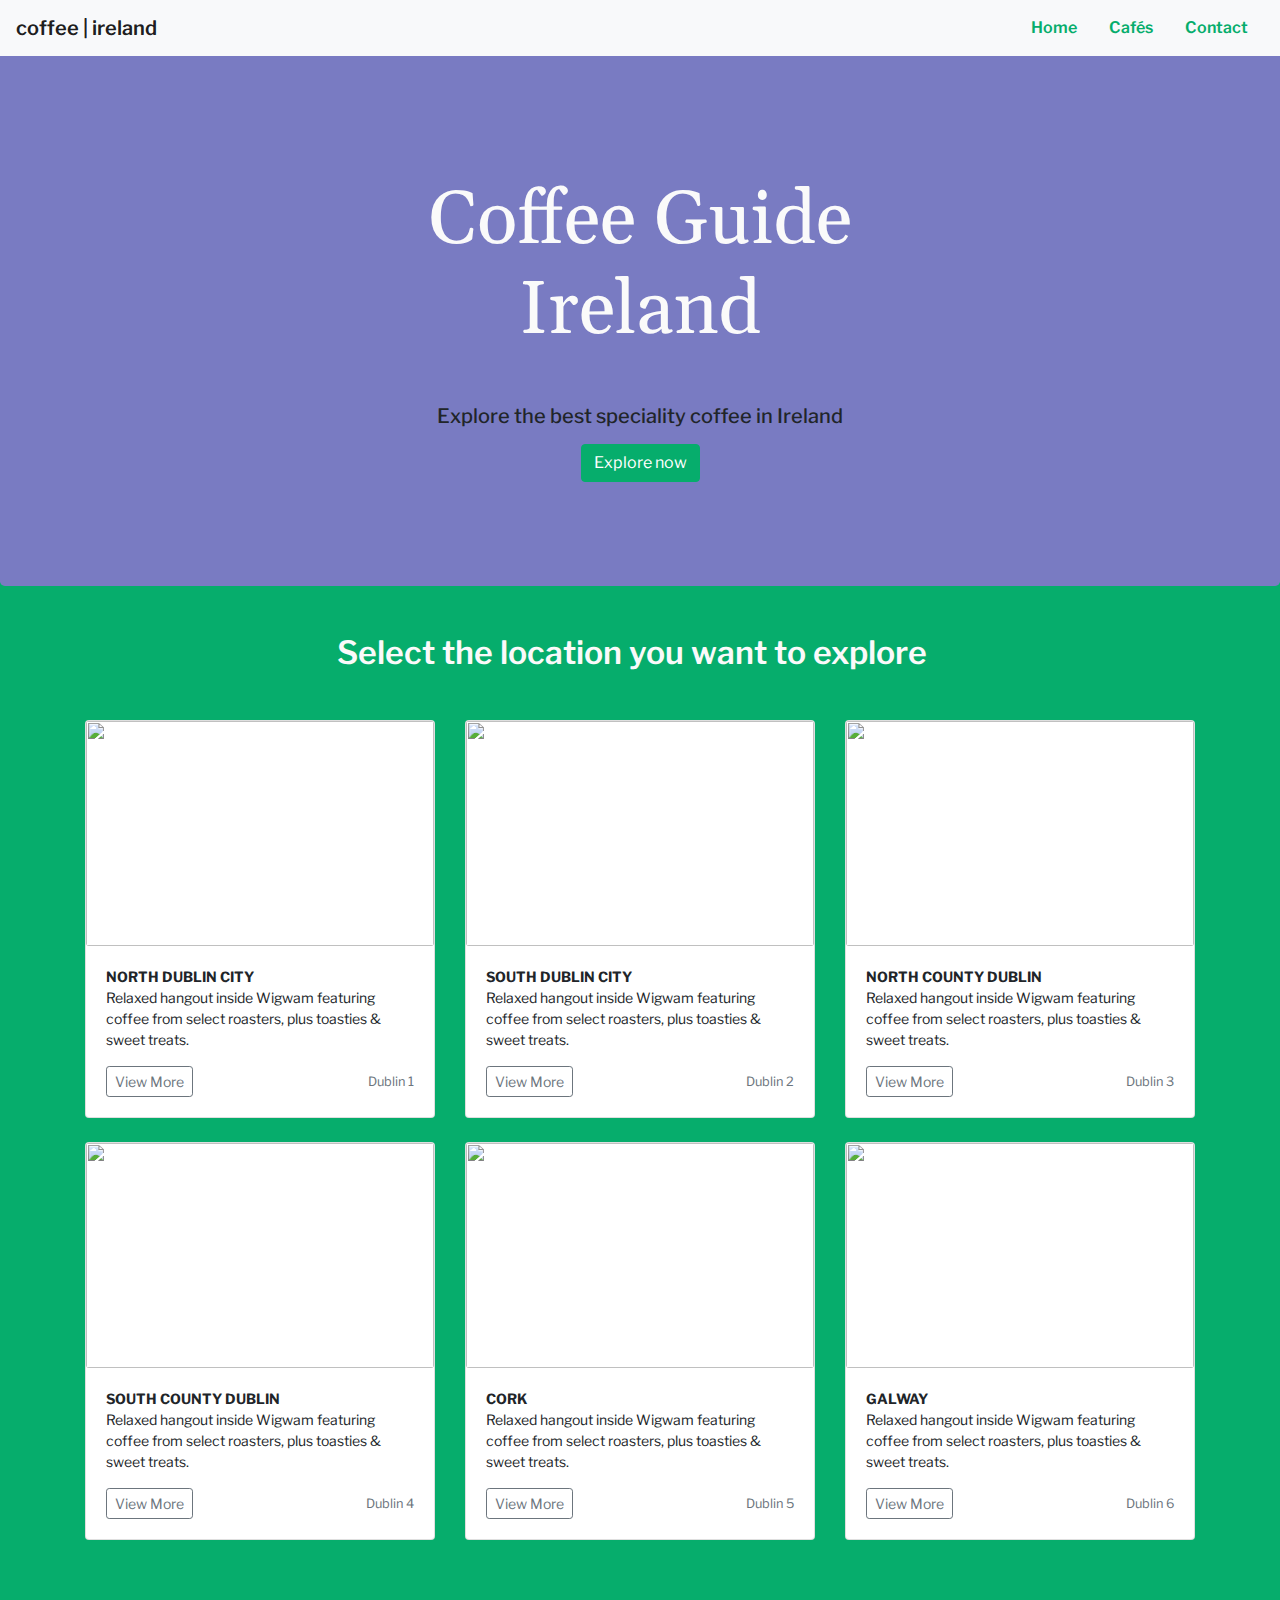
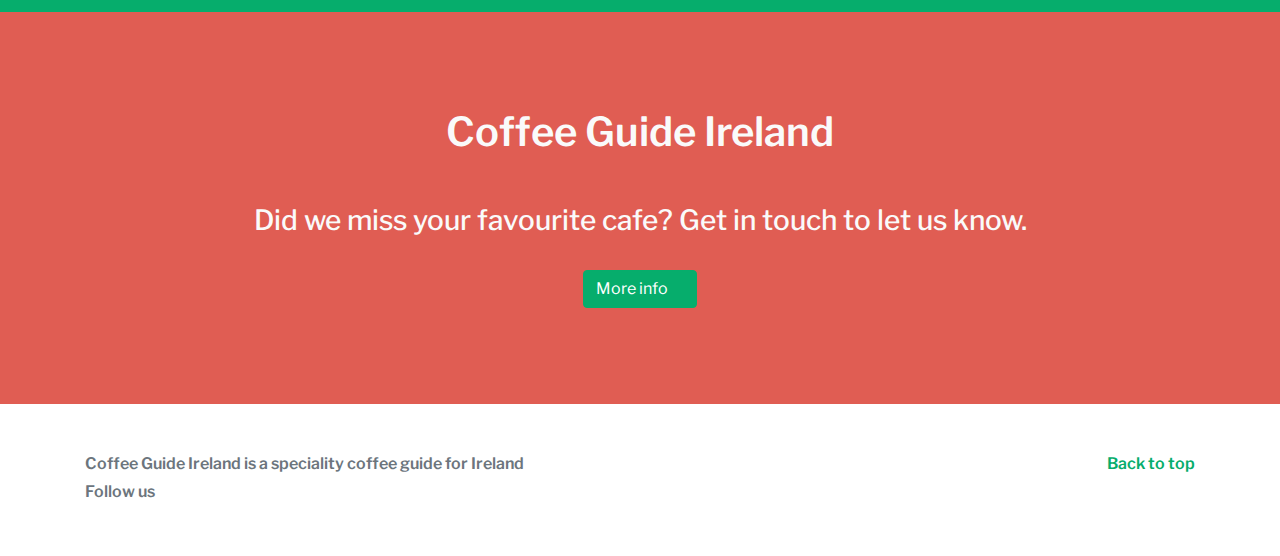
==== commit 360f629b: "styling buttons" ====
--- a/index.html
+++ b/index.html
@@ -165,7 +165,7 @@
 				<h1>Coffee Guide Ireland</h1>
 				<h3>Did we miss your favourite cafe? Get in touch to let us know.</h3>
 				</br>
-				<button class="btn btn-primary" type="button" data-toggle="collapse" data-target="#cafeForm" aria-expanded="false" aria-controls="cafeForm">
+				<button class="btn btn-secondary" type="button" data-toggle="collapse" data-target="#cafeForm" aria-expanded="false" aria-controls="cafeForm">
                 More info <i class="fas fa-chevron-down"></i></button>
                 <div  class="collapse" id="cafeForm">
 				<form>
--- a/assets/css/style.css
+++ b/assets/css/style.css
@@ -30,11 +30,7 @@
     font-weight: 500;
   }
 
-
-
-
-
-/* Navbar */
+/* NAV MENU */
 
 a {
     color: #06ad6c;
@@ -48,20 +44,27 @@
     background-color: #06ad6c;
 }
 
-/* Buttons */
+/* BUTTONS */
 
 .btn-primary {
     background-color: #06ad6c;
     border-color: #06ad6c;
 }
 
-/* Carousel */
+.btn-secondary {
+    margin: auto;
+    display: block;
+    background-color: #06ad6c;
+    border-color: #06ad6c;
+}
+
+/* CAROUSEL */
 
 .carousel {
   margin-bottom: 4rem;
   background-color: #333;
 }
-/* Since positioning the image, we need to help out the caption */
+
 .carousel-caption {
   bottom: 3rem;
   z-index: 10;
@@ -75,23 +78,26 @@
 }
 
 .carousel-caption p {
-    color: rgba(0,0,0,.9);
-}
-
-/* Declare heights because of positioning of img element */
+    color: #fff;
+}
+
 .carousel-item {
   height: 32rem;
 }
+
 .carousel-item > img {
-  position: absolute;
+  position: relative;
   top: 0;
   left: 0;
   min-width: 100%;
   height: 32rem;
 }
 
-
-/* Jumbotron */
+.carousel-item img {
+  filter: brightness(70%);
+}
+
+/* JUMBOTRON */
 
 .jumbotron {
     padding-top: 3rem;
@@ -126,7 +132,7 @@
   }
 
 
-/* Coffee list and Cards */
+/* CAFES AND PLACES */
 
  .bg-color-coffee {
     background-color: #06ad6c; 
@@ -148,7 +154,8 @@
 }
 
 
-/* Contact */
+/* CONTACT FORMS */
+
 
 
 .contact-form {
@@ -158,7 +165,8 @@
     padding-bottom: 6rem;
 }
 
-/* Footer */
+
+/* FOOTER */
 
 i {
     margin-left: 1rem;
@@ -174,11 +182,8 @@
     margin-bottom: .25rem;
 }
 
-/* Dublin city north styles */
-
-
-
-/* Featurettes */
+
+/* FEATURETTE */
 
 .featurette-divider {
   margin: 3rem 0; 
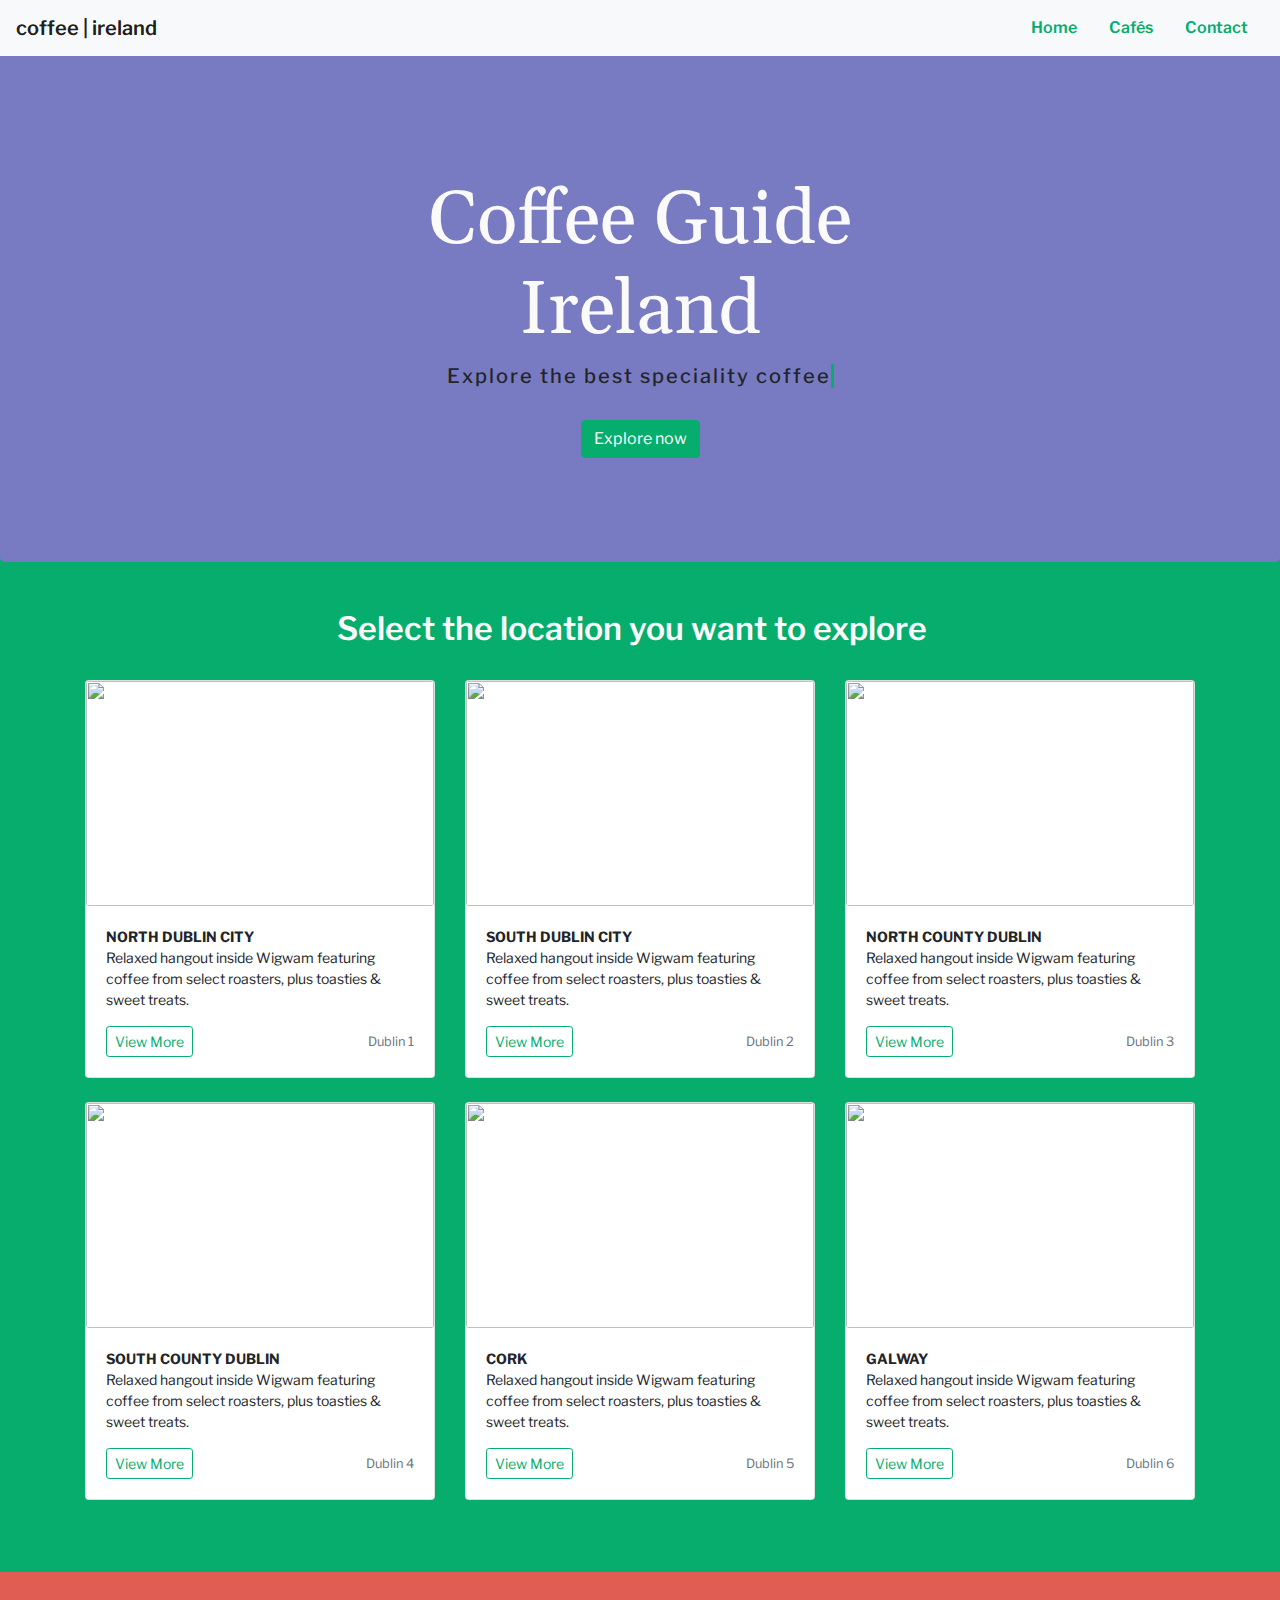
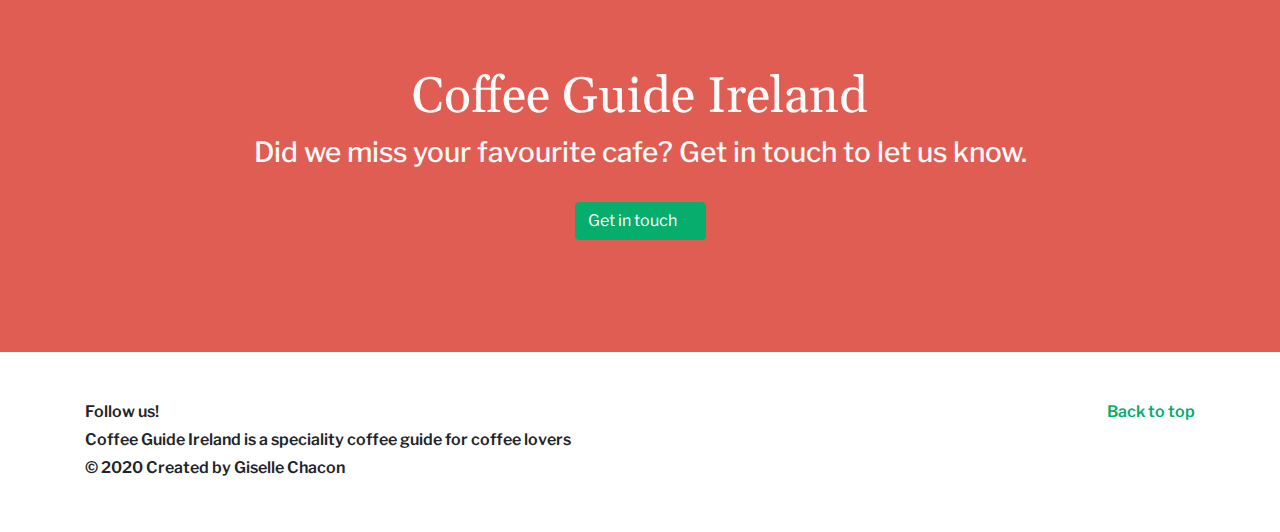
==== commit a1d9b97d: "adding tywritter effect and updating contact form" ====
--- a/index.html
+++ b/index.html
@@ -25,9 +25,9 @@
 <body data-spy="scroll" data-target="#navbar-coffee" data-offset="0">
 	<header>
 		<nav id="navbar-coffee" class="navbar navbar-light bg-light fixed-top">
-			<a class="navbar-brand" href="index.html">coffee | ireland</a>
+			<a class="navbar-brand" href="../index.html">coffee | ireland</a>
 			<ul class="nav nav-pills">
-				<li class="nav-item"><a class="nav-link" href="index.html">Home</a></li>
+				<li class="nav-item"><a class="nav-link" href="#home">Home</a></li>
                 <li class="nav-item"><a class="nav-link" href="#cafes">Cafés</a></li>
 				<li class="nav-item"><a class="nav-link" href="#contact">Contact</a></li>
 			</ul>
@@ -40,10 +40,11 @@
 		<section class="jumbotron text-center">
 			<div class="container" id="home">
 				<h1>Coffee Guide Ireland </h1>
-				<h5>Explore the best speciality coffee in Ireland</h5>
-				<p>
-					<a href="#cafes" class="btn btn-primary my-2">Explore now</a>
-				</p>
+                <div class="typewriter">
+                    <h5>Explore the best speciality coffee</h5>
+                </div>
+                </br>
+				<p><a href="#cafes" class="btn btn-primary my-2">Explore now</a></p>
 			</div>
 		</section>
 
@@ -51,6 +52,7 @@
 		<div class="coffee py-5 bg-color-coffee" id="cafes">
 			<div class="container">
 				<h2>Select the location you want to explore <i class="fas fa-mug-hot"></i></h2>
+                </br>
 				<div class="row">
 					<div class="col-md-4">
 						<div class="card mb-4 shadow-sm">
@@ -165,23 +167,23 @@
 				<h1>Coffee Guide Ireland</h1>
 				<h3>Did we miss your favourite cafe? Get in touch to let us know.</h3>
 				</br>
-				<button class="btn btn-secondary" type="button" data-toggle="collapse" data-target="#cafeForm" aria-expanded="false" aria-controls="cafeForm">
-                More info <i class="fas fa-chevron-down"></i></button>
+				<p><button class="btn btn-secondary" type="button" data-toggle="collapse" data-target="#cafeForm" aria-expanded="false" aria-controls="cafeForm">
+                Get in touch <i class="fas fa-chevron-down"></i></button></p>
                 <div  class="collapse" id="cafeForm">
 				<form>
 					<div class="form-row">
 						<div class="form-group col-md-6">
-							<label for="inputEmail4">Name</label>
-							<input type="email" class="form-control" id="inputEmail4">
+							<label for="inputName">Name</label>
+							<input type="text" class="form-control" id="inputName" required >
                         </div>
 						<div class="form-group col-md-6">
-							<label for="inputPassword4">City</label>
-							<input type="password" class="form-control" id="inputPassword4">
+							<label for="inputCity">City</label>
+							<input type="text" class="form-control" id="inputCity" required >
                         </div>
 					</div>
 					<div class="form-group">
 						<label for="inputAddress">Address</label>
-						<input type="text" class="form-control" id="inputAddress" placeholder="1234 Main St">
+						<input type="text" class="form-control" id="inputAddress" placeholder="1234 Main St" required >
                     </div>
 					<div class="form-group">
 						<label for="inputFacebook">Facebook</label>
@@ -200,17 +202,16 @@
 						<input type="text" class="form-control" id="inputWebsite" placeholder="Cafe website">
                     </div>
 					<div class="form-group">
-						<label for="inputWebsite">Why should this cafe be featured on this website?</label>
-						<input type="text" class="form-control" id="inputWebsite" placeholder="Amazing coffee...">
-                    </div>
-
+						<label for="inputWhy">Why should this cafe be featured on this website?</label>
+						<input type="text" class="form-control" id="inputWhy" placeholder="Amazing coffee..." required >
+                    </div>
 					<div class="form-group">
 						<div class="form-check">
 							<input class="form-check-input" type="checkbox" id="gridCheck">
-							<label class="form-check-label" for="gridCheck">Check me out</label>
-						</div>
-					</div>
-					<button type="submit" class="btn btn-primary">Sign in</button>
+							<label class="form-check-label" for="gridCheck">GDPR</label>
+						</div>
+					</div>
+					<button type="submit" class="btn btn-primary">Send!</button>
 				</form>
                 </div>
 			</div>
@@ -218,13 +219,15 @@
 	</main>
 
 	<!--- FOOTER -->
-	<footer class="text-muted">
+	<footer>
 		<div class="container">
 			<p class="float-right"><a href="#">Back to top</a></p>
-			<p>Coffee Guide Ireland is a speciality coffee guide for Ireland</p>
-			<p>Follow us <a href="https://www.facebook.com/" target="_blank"><i class="fab fa-facebook-f"></i></a><a
+            <p>Follow us! <a href="https://www.facebook.com/" target="_blank"><i class="fab fa-facebook-f"></i></a><a
 					href="https://www.twitter.com/" target="_blank"><i class="fab fa-twitter"></i></a><a
 					href="https://www.instagram.com/" target="_blank"><i class="fab fa-instagram"></i></a></p>
+			<p>Coffee Guide Ireland is a speciality coffee guide for coffee lovers<i class="far fa-heart"></i></p>
+            
+            <p>© 2020 Created by Giselle Chacon</p>        
 		</div>
 	</footer>
 </body>
--- a/assets/css/style.css
+++ b/assets/css/style.css
@@ -15,10 +15,9 @@
     font-weight: 600;
     text-align: center;
     color: #fafafa;
-    margin-bottom: 3rem;
-  }
-
-h3 {
+  }
+
+h3, h4, h6 {
     font-family: 'Libre Franklin', sans-serif;
     font-weight: 500;
     text-align: center;
@@ -51,11 +50,32 @@
     border-color: #06ad6c;
 }
 
+.btn-primary:hover {
+    background-color: #03623d;
+    border-color: #03623d;
+}
+
 .btn-secondary {
     margin: auto;
     display: block;
     background-color: #06ad6c;
     border-color: #06ad6c;
+}
+
+.btn-secondary:hover {
+    background-color: #03623d;
+    border-color: #03623d;
+}
+
+.btn-outline-secondary {
+    color: #06ad6c;
+    border-color: #06ad6c;
+}
+
+.btn-outline-secondary:hover{
+    color: #fff;
+    background-color: #03623d;
+    border-color: #03623d;
 }
 
 /* CAROUSEL */
@@ -75,10 +95,11 @@
     font-size: 80px;
     font-weight: 600;
     color: #797bc2;
+    padding-top: 5rem;
 }
 
 .carousel-caption p {
-    color: #fff;
+  color: #fff;
 }
 
 .carousel-item {
@@ -97,6 +118,36 @@
   filter: brightness(70%);
 }
 
+/* TYPEWRITER EFFECT */
+
+.typewriter {
+  display: flex;
+  justify-content: center;
+}
+
+.typewriter h5 {
+  overflow: hidden; 
+  border-right: .15em solid #06ad6c; 
+  white-space: nowrap;
+  margin: 0 auto; 
+  letter-spacing: .10em; 
+  animation: 
+    typing 3.5s steps(30, end),
+    blink-caret .35s step-end infinite;
+}
+
+/* typing effect */
+@keyframes typing {
+  from { width: 0 }
+  to { width: 100% }
+}
+
+/* cursor effect */
+@keyframes blink-caret {
+  from, to { border-color: transparent }
+  30% { border-color: #06ad6c; }
+}
+
 /* JUMBOTRON */
 
 .jumbotron {
@@ -104,6 +155,8 @@
     padding-bottom: 3rem;
     margin-bottom: 0;
     background-color: #797bc2;
+    display: flex;
+    justify-content: center;
   
 }
 
@@ -124,7 +177,6 @@
      font-weight: 300;
      color: #fafafa;
      padding-top: 5rem;
-     
  }
 
   .jumbotron .container {
@@ -139,7 +191,6 @@
 }
 
 .card-thumbnail {
-    
     width: 100%;
     height: 225px;
 }
@@ -151,12 +202,10 @@
 
 .card-img {
  border: 0;
-}
-
+ position: relative;
+}
 
 /* CONTACT FORMS */
-
-
 
 .contact-form {
     background-color: #e05d53;
@@ -165,6 +214,12 @@
     padding-bottom: 6rem;
 }
 
+.contact-form h1 {
+    font-family: 'Gelasio', serif;
+    font-size: 50px;
+    font-weight: 300;
+    color: #fafafa;
+}
 
 /* FOOTER */
 
@@ -194,7 +249,6 @@
   line-height: 1;
   letter-spacing: -.05rem;
 }
-
 
 /* RESPONSIVE CSS */
 
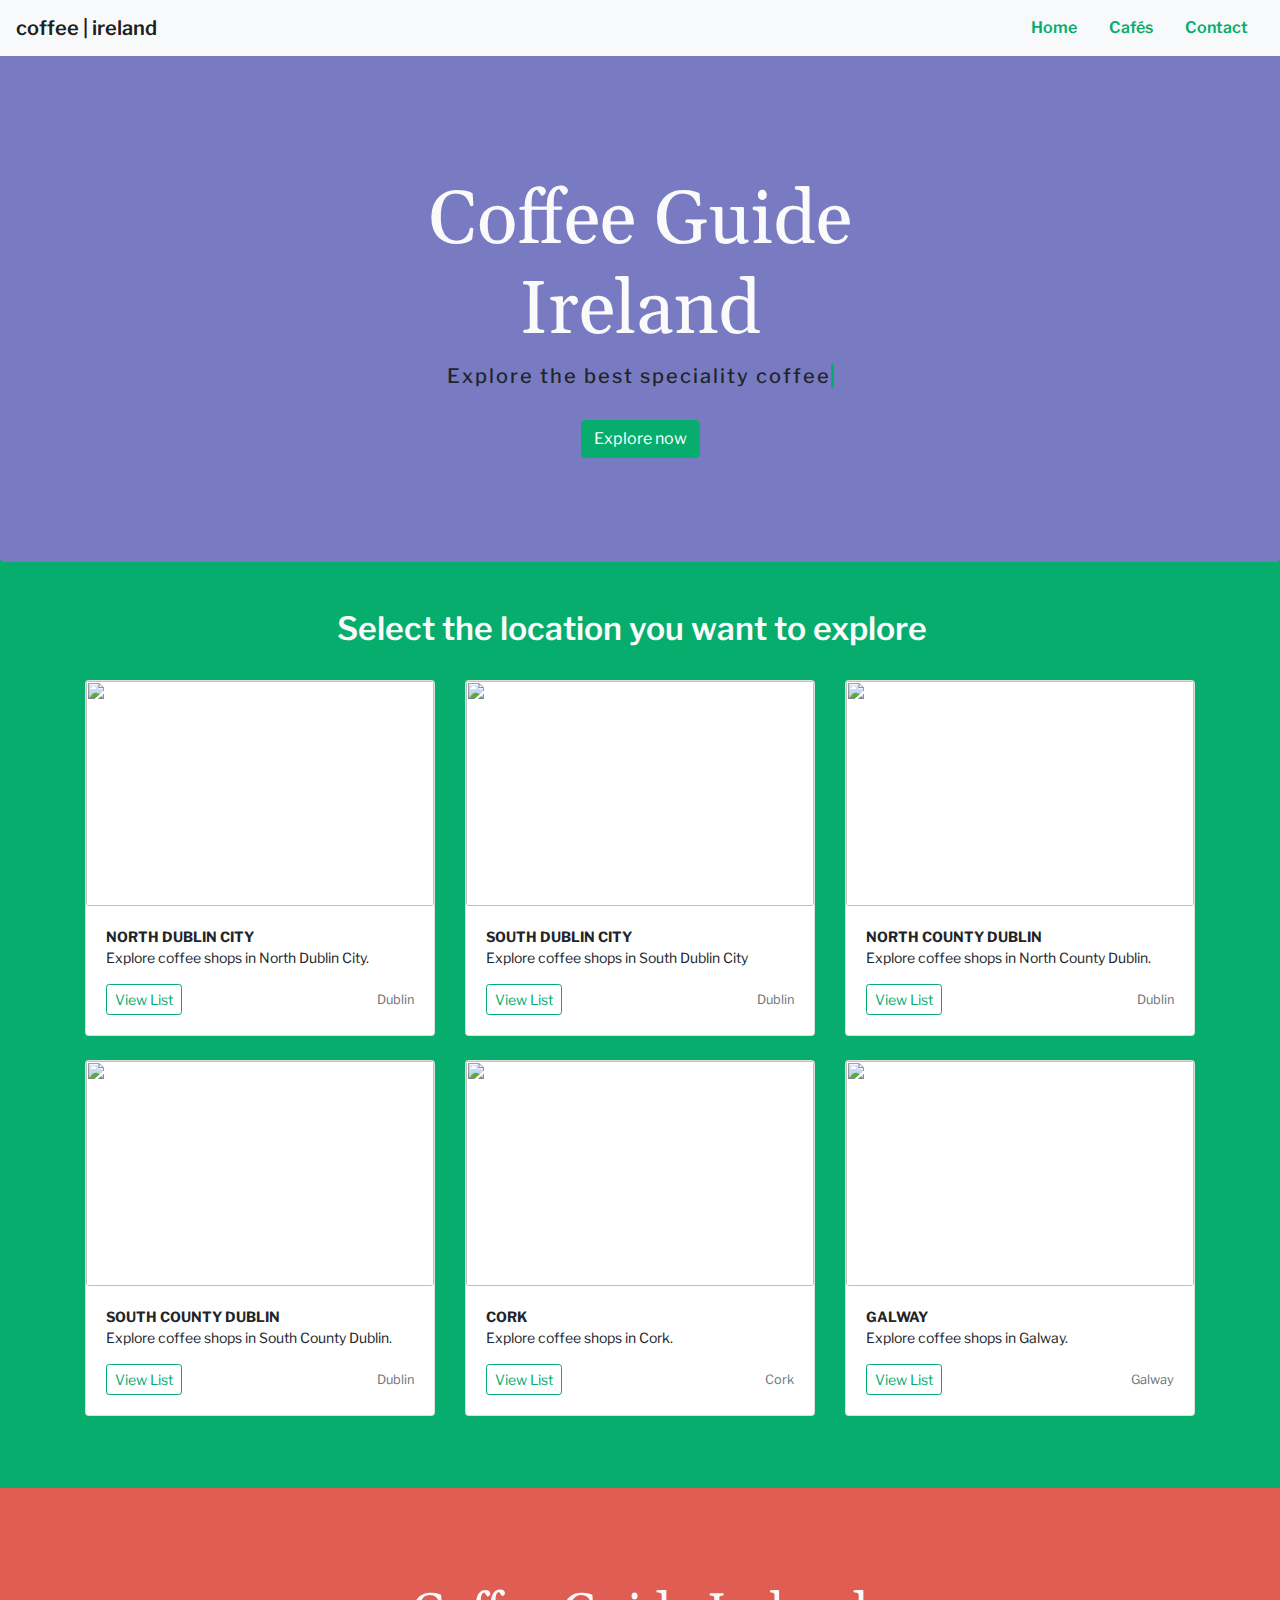
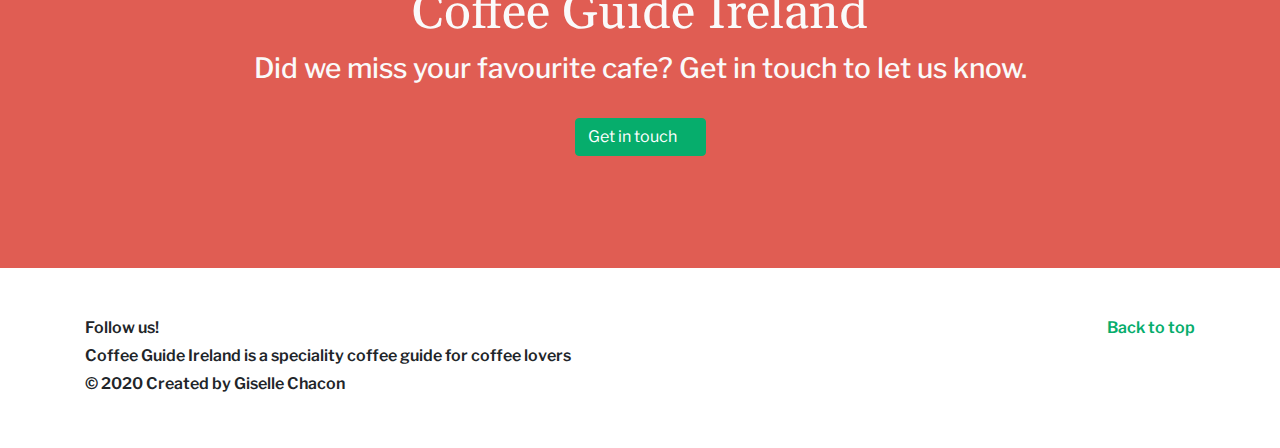
==== commit ee0fac6c: "updating library tags" ====
--- a/index.html
+++ b/index.html
@@ -5,17 +5,9 @@
 	<meta charset="UTF-8">
 	<meta name="viewport" content="width=device-width, initial-scale=1.0">
 	<meta http-equiv="X-UA-Compatible" content="ie=edge">
-	<script src="https://code.jquery.com/jquery-3.4.1.slim.min.js"
-		integrity="sha384-J6qa4849blE2+poT4WnyKhv5vZF5SrPo0iEjwBvKU7imGFAV0wwj1yYfoRSJoZ+n" crossorigin="anonymous">
-	</script>
-	<script src="https://cdn.jsdelivr.net/npm/popper.js@1.16.0/dist/umd/popper.min.js"
-		integrity="sha384-Q6E9RHvbIyZFJoft+2mJbHaEWldlvI9IOYy5n3zV9zzTtmI3UksdQRVvoxMfooAo" crossorigin="anonymous">
-	</script>
-	<script src="https://stackpath.bootstrapcdn.com/bootstrap/4.4.1/js/bootstrap.min.js"
-		integrity="sha384-wfSDF2E50Y2D1uUdj0O3uMBJnjuUD4Ih7YwaYd1iqfktj0Uod8GCExl3Og8ifwB6" crossorigin="anonymous">
-	</script>
 	<link rel="stylesheet" href="https://maxcdn.bootstrapcdn.com/bootstrap/4.2.1/css/bootstrap.min.css"
 		type="text/css" />
+    <!-- Font awesome -->
 	<script src="https://kit.fontawesome.com/bc13f3adc8.js" crossorigin="anonymous"></script>
 	<link rel="stylesheet" href="assets/css/style.css" type="text/css">
 	<title>Coffee Guide Ireland</title>
@@ -60,13 +52,12 @@
 								<img src="assets/images/barista-pour-over-coffee-from-copper-kettle.jpg" width="100%" height="225" class="card-img">
 							</a>
 								<div class="card-body">
-									<p class="card-text"><strong>NORTH DUBLIN CITY</strong></br>Relaxed hangout inside
-										Wigwam featuring coffee from select roasters, plus toasties & sweet treats.</p>
-									<div class="d-flex justify-content-between align-items-center">
-										<div class="btn-group">
-                                        <a class="btn btn-sm btn-outline-secondary" href="pages/dublin-city-north.html" role="button" target="_blank">View More</a>
-										</div>
-										<small class="text-muted">Dublin 1</small>
+									<p class="card-text"><strong>NORTH DUBLIN CITY</strong></br>Explore coffee shops in North Dublin City.</p>
+									<div class="d-flex justify-content-between align-items-center">
+										<div class="btn-group">
+                                        <a class="btn btn-sm btn-outline-secondary" href="pages/dublin-city-north.html" role="button" target="_blank">View List</a>
+										</div>
+										<small class="text-muted">Dublin</small>
 									</div>
 								</div>
 						</div>
@@ -77,13 +68,12 @@
 							<a class="card-thumbnail" href="pages/dublin-city-south.html"
 								target="_blank"><img src="assets/images/latte-art (1).jpg" width="100%" height="225" class="card-img"></a>
 								<div class="card-body">
-									<p class="card-text"><strong>SOUTH DUBLIN CITY</strong></br>Relaxed hangout inside
-										Wigwam featuring coffee from select roasters, plus toasties & sweet treats.</p>
-									<div class="d-flex justify-content-between align-items-center">
-										<div class="btn-group">
-											<a class="btn btn-sm btn-outline-secondary" href="pages/dublin-city-south.html" role="button" target="_blank">View More</a>
-										</div>
-										<small class="text-muted">Dublin 2</small>
+									<p class="card-text"><strong>SOUTH DUBLIN CITY</strong></br>Explore coffee shops in South Dublin City</p>
+									<div class="d-flex justify-content-between align-items-center">
+										<div class="btn-group">
+											<a class="btn btn-sm btn-outline-secondary" href="pages/dublin-city-south.html" role="button" target="_blank">View List</a>
+										</div>
+										<small class="text-muted">Dublin</small>
 									</div>
 								</div>
 						</div>
@@ -94,13 +84,12 @@
 							<a class="card-thumbnail" href="pages/county-dublin-north.html"
 								target="_blank"><img src="assets/images/pouring-cream-into-coffee (1).jpg" width="100%" height="225" class="card-img"></a>
 								<div class="card-body">
-									<p class="card-text"><strong>NORTH COUNTY DUBLIN</strong></br>Relaxed hangout inside
-										Wigwam featuring coffee from select roasters, plus toasties & sweet treats.</p>
-									<div class="d-flex justify-content-between align-items-center">
-										<div class="btn-group">
-											<a class="btn btn-sm btn-outline-secondary" href="pages/county-dublin-north.html" role="button" target="_blank">View More</a>
-										</div>
-										<small class="text-muted">Dublin 3</small>
+									<p class="card-text"><strong>NORTH COUNTY DUBLIN</strong></br>Explore coffee shops in North County Dublin.</p>
+									<div class="d-flex justify-content-between align-items-center">
+										<div class="btn-group">
+											<a class="btn btn-sm btn-outline-secondary" href="pages/county-dublin-north.html" role="button" target="_blank">View List</a>
+										</div>
+										<small class="text-muted">Dublin</small>
 									</div>
 								</div>
 						</div>
@@ -111,13 +100,12 @@
 							<a class="card-thumbnail" href="pages/county-dublin-south.html"
 								target="_blank"><img src="assets/images/metal-coffee-tamp.jpg" width="100%" height="225" class="card-img"></a>
 								<div class="card-body">
-									<p class="card-text"><strong>SOUTH COUNTY DUBLIN</strong></br>Relaxed hangout inside
-										Wigwam featuring coffee from select roasters, plus toasties & sweet treats.</p>
-									<div class="d-flex justify-content-between align-items-center">
-										<div class="btn-group">
-											<a class="btn btn-sm btn-outline-secondary" href="pages/county-dublin-south.html" role="button" target="_blank">View More</a>
-										</div>
-										<small class="text-muted">Dublin 4</small>
+									<p class="card-text"><strong>SOUTH COUNTY DUBLIN</strong></br>Explore coffee shops in South County Dublin.</p>
+									<div class="d-flex justify-content-between align-items-center">
+										<div class="btn-group">
+											<a class="btn btn-sm btn-outline-secondary" href="pages/county-dublin-south.html" role="button" target="_blank">View List</a>
+										</div>
+										<small class="text-muted">Dublin</small>
 									</div>
 								</div>
 						</div>
@@ -128,13 +116,12 @@
 							<a class="card-thumbnail" href="pages/cork.html"
 								target="_blank"><img src="assets/images/smiling-man-woman-pug.jpg" width="100%" height="225" class="card-img"></a>
 								<div class="card-body">
-									<p class="card-text"><strong>CORK</strong></br>Relaxed hangout inside Wigwam
-										featuring coffee from select roasters, plus toasties & sweet treats.</p>
-									<div class="d-flex justify-content-between align-items-center">
-										<div class="btn-group">
-											<a class="btn btn-sm btn-outline-secondary" href="pages/cork.html" role="button" target="_blank">View More</a>
-										</div>
-										<small class="text-muted">Dublin 5</small>
+									<p class="card-text"><strong>CORK</strong></br>Explore coffee shops in Cork.</p>
+									<div class="d-flex justify-content-between align-items-center">
+										<div class="btn-group">
+											<a class="btn btn-sm btn-outline-secondary" href="pages/cork.html" role="button" target="_blank">View List</a>
+										</div>
+										<small class="text-muted">Cork</small>
 									</div>
 								</div>
 						</div>
@@ -145,13 +132,12 @@
 							<a class="card-thumbnail" href="pages/galway.html"
 								target="_blank"><img src="assets/images/pouring-an-espresso.jpg" width="100%" height="225" class="card-img"></a>
 								<div class="card-body">
-									<p class="card-text"><strong>GALWAY</strong></br>Relaxed hangout inside Wigwam
-										featuring coffee from select roasters, plus toasties & sweet treats.</p>
-									<div class="d-flex justify-content-between align-items-center">
-										<div class="btn-group">
-											<a class="btn btn-sm btn-outline-secondary" href="pages/galway.html" role="button" target="_blank">View More</a>
-										</div>
-										<small class="text-muted">Dublin 6</small>
+									<p class="card-text"><strong>GALWAY</strong></br>Explore coffee shops in Galway.</p>
+									<div class="d-flex justify-content-between align-items-center">
+										<div class="btn-group">
+											<a class="btn btn-sm btn-outline-secondary" href="pages/galway.html" role="button" target="_blank">View List</a>
+										</div>
+										<small class="text-muted">Galway</small>
 									</div>
 								</div>
 						</div>
@@ -230,5 +216,17 @@
             <p>© 2020 Created by Giselle Chacon</p>        
 		</div>
 	</footer>
+
+      <!-- jQuery first, then Popper.js, then Bootstrap JS -->
+	<script src="https://code.jquery.com/jquery-3.4.1.slim.min.js"
+		integrity="sha384-J6qa4849blE2+poT4WnyKhv5vZF5SrPo0iEjwBvKU7imGFAV0wwj1yYfoRSJoZ+n" crossorigin="anonymous">
+	</script>
+	<script src="https://cdn.jsdelivr.net/npm/popper.js@1.16.0/dist/umd/popper.min.js"
+		integrity="sha384-Q6E9RHvbIyZFJoft+2mJbHaEWldlvI9IOYy5n3zV9zzTtmI3UksdQRVvoxMfooAo" crossorigin="anonymous">
+	</script>
+	<script src="https://stackpath.bootstrapcdn.com/bootstrap/4.4.1/js/bootstrap.min.js"
+		integrity="sha384-wfSDF2E50Y2D1uUdj0O3uMBJnjuUD4Ih7YwaYd1iqfktj0Uod8GCExl3Og8ifwB6" crossorigin="anonymous">
+	</script>
+    
 </body>
 </html>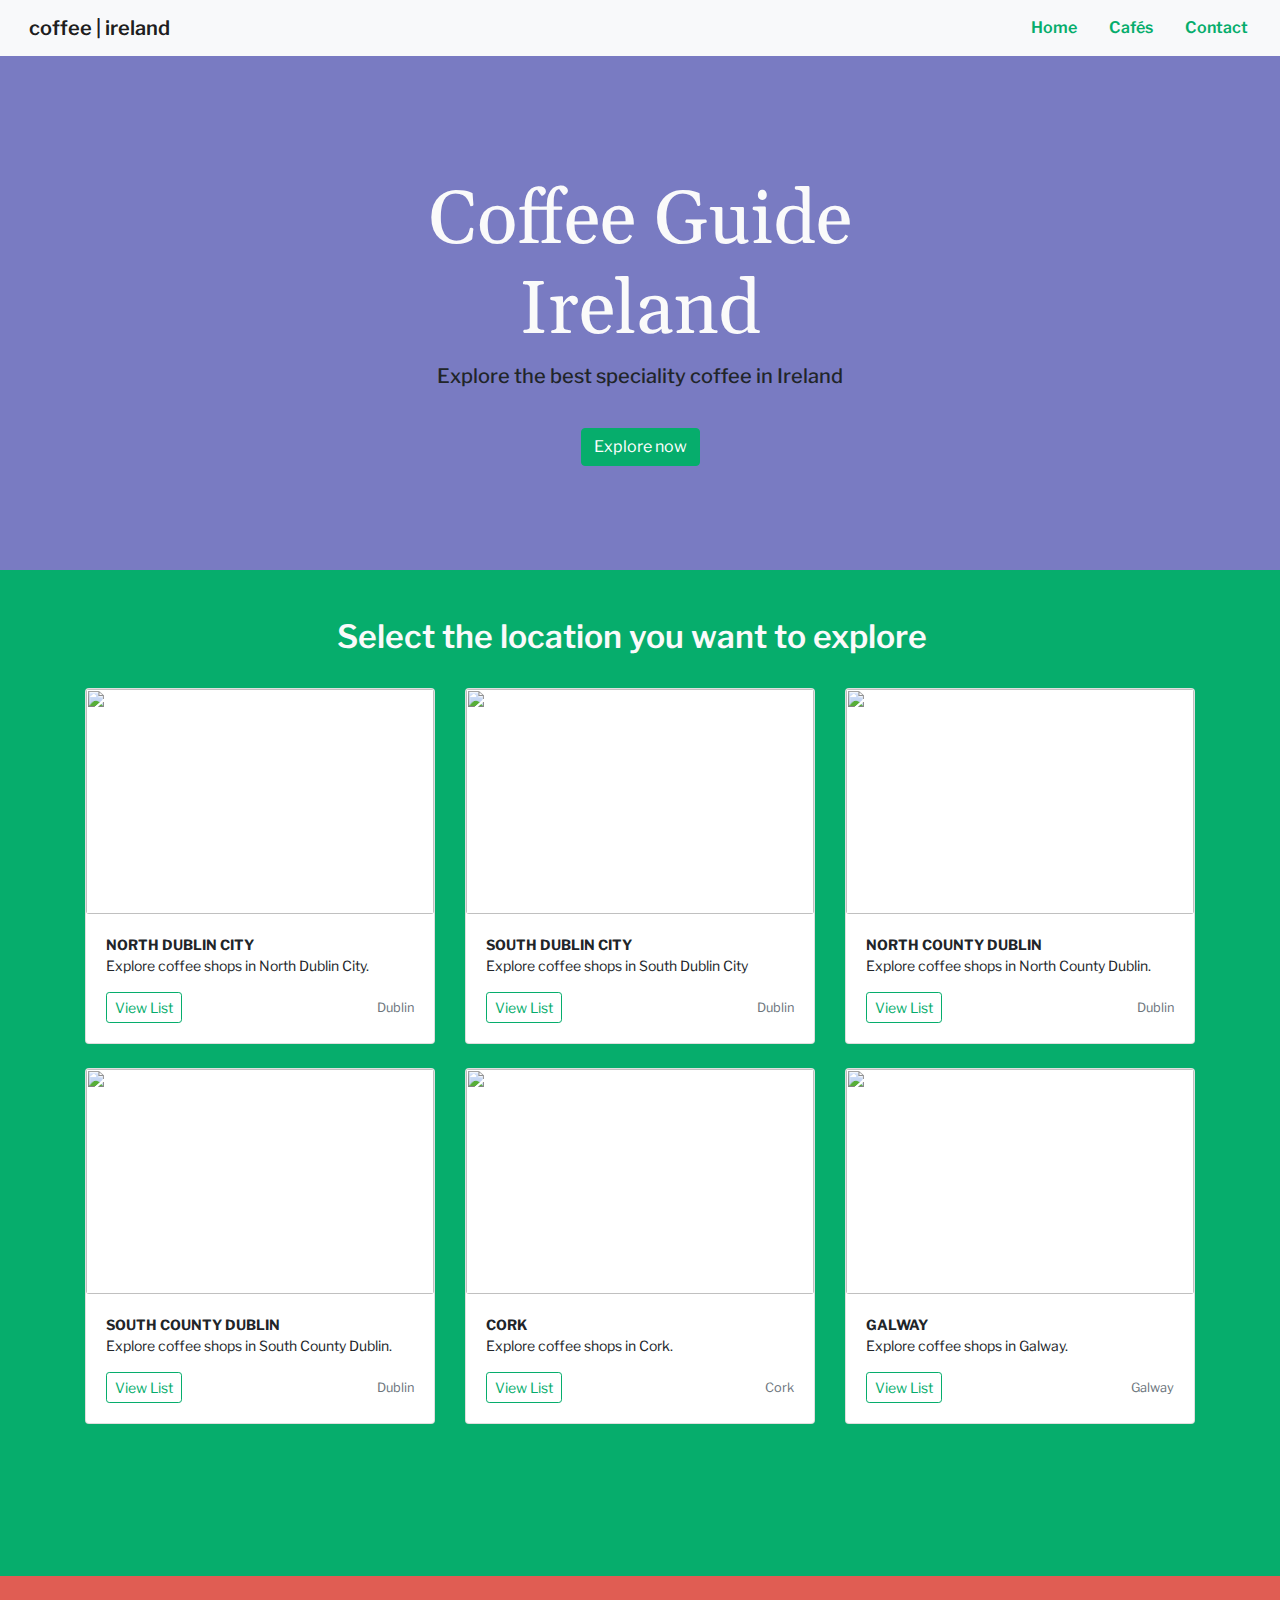
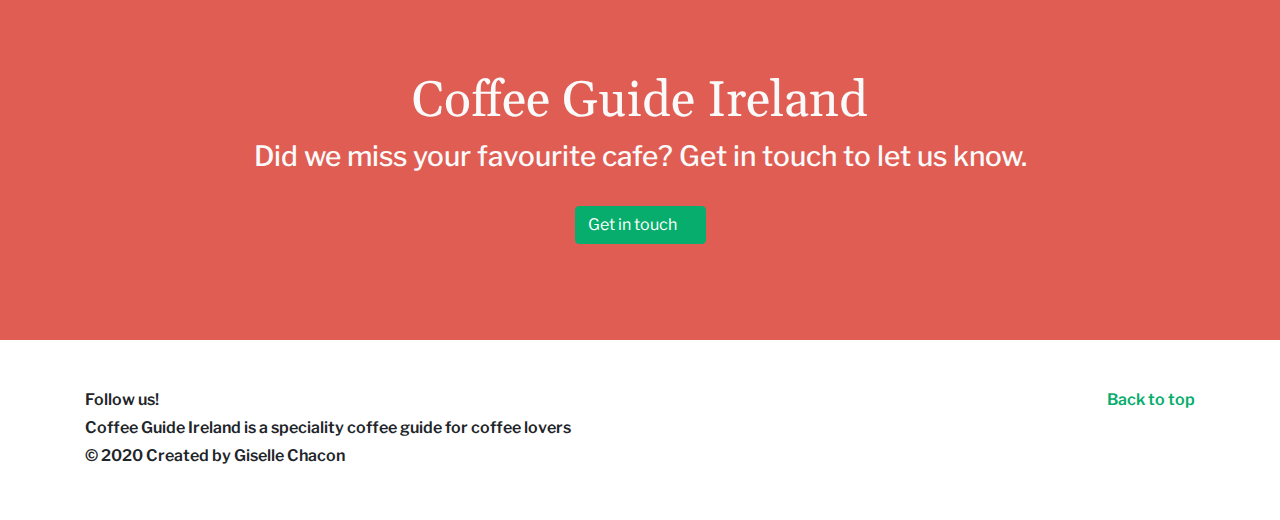
==== commit 59b28916: "fixing code formatting" ====
--- a/index.html
+++ b/index.html
@@ -29,14 +29,12 @@
 	<main role="main">
 
 		<!--- JUMBOTRON -->
-		<section class="jumbotron text-center">
+		<section class="jumbotron jumbotron-fluid text-center">
 			<div class="container" id="home">
 				<h1>Coffee Guide Ireland </h1>
-                <div class="typewriter">
-                    <h5>Explore the best speciality coffee</h5>
-                </div>
+                <h5>Explore the best speciality coffee in Ireland</h5>
                 </br>
-				<p><a href="#cafes" class="btn btn-primary my-2">Explore now</a></p>
+				<a href="#cafes" class="btn btn-primary my-2">Explore now</a>
 			</div>
 		</section>
 
@@ -66,7 +64,7 @@
 					<div class="col-md-4">
 						<div class="card mb-4 shadow-sm">
 							<a class="card-thumbnail" href="pages/dublin-city-south.html"
-								target="_blank"><img src="assets/images/latte-art (1).jpg" width="100%" height="225" class="card-img"></a>
+								target="_blank"><img src="assets/images/latte-art.jpg" width="100%" height="225" class="card-img"></a>
 								<div class="card-body">
 									<p class="card-text"><strong>SOUTH DUBLIN CITY</strong></br>Explore coffee shops in South Dublin City</p>
 									<div class="d-flex justify-content-between align-items-center">
@@ -82,7 +80,7 @@
 					<div class="col-md-4">
 						<div class="card mb-4 shadow-sm">
 							<a class="card-thumbnail" href="pages/county-dublin-north.html"
-								target="_blank"><img src="assets/images/pouring-cream-into-coffee (1).jpg" width="100%" height="225" class="card-img"></a>
+								target="_blank"><img src="assets/images/pouring-cream-into-coffee.jpg" width="100%" height="225" class="card-img"></a>
 								<div class="card-body">
 									<p class="card-text"><strong>NORTH COUNTY DUBLIN</strong></br>Explore coffee shops in North County Dublin.</p>
 									<div class="d-flex justify-content-between align-items-center">
@@ -153,8 +151,8 @@
 				<h1>Coffee Guide Ireland</h1>
 				<h3>Did we miss your favourite cafe? Get in touch to let us know.</h3>
 				</br>
-				<p><button class="btn btn-secondary" type="button" data-toggle="collapse" data-target="#cafeForm" aria-expanded="false" aria-controls="cafeForm">
-                Get in touch <i class="fas fa-chevron-down"></i></button></p>
+				<button class="btn btn-secondary" type="button" data-toggle="collapse" data-target="#cafeForm" aria-expanded="false" aria-controls="cafeForm">
+                Get in touch <i class="fas fa-chevron-down"></i></button>
                 <div  class="collapse" id="cafeForm">
 				<form>
 					<div class="form-row">
@@ -227,6 +225,6 @@
 	<script src="https://stackpath.bootstrapcdn.com/bootstrap/4.4.1/js/bootstrap.min.js"
 		integrity="sha384-wfSDF2E50Y2D1uUdj0O3uMBJnjuUD4Ih7YwaYd1iqfktj0Uod8GCExl3Og8ifwB6" crossorigin="anonymous">
 	</script>
-    
+
 </body>
 </html>--- a/assets/css/style.css
+++ b/assets/css/style.css
@@ -41,6 +41,10 @@
 
 .nav-pills .nav-link.active, .nav-pills .show>.nav-link {
     background-color: #06ad6c;
+}
+
+.navbar-brand {
+    padding-left: 13px;
 }
 
 /* BUTTONS */
@@ -116,36 +120,6 @@
 
 .carousel-item img {
   filter: brightness(70%);
-}
-
-/* TYPEWRITER EFFECT */
-
-.typewriter {
-  display: flex;
-  justify-content: center;
-}
-
-.typewriter h5 {
-  overflow: hidden; 
-  border-right: .15em solid #06ad6c; 
-  white-space: nowrap;
-  margin: 0 auto; 
-  letter-spacing: .10em; 
-  animation: 
-    typing 3.5s steps(30, end),
-    blink-caret .35s step-end infinite;
-}
-
-/* typing effect */
-@keyframes typing {
-  from { width: 0 }
-  to { width: 100% }
-}
-
-/* cursor effect */
-@keyframes blink-caret {
-  from, to { border-color: transparent }
-  30% { border-color: #06ad6c; }
 }
 
 /* JUMBOTRON */
@@ -212,6 +186,7 @@
     text-align:  left;;
     padding-top: 6rem;
     padding-bottom: 6rem;
+    margin-top: 5rem;
 }
 
 .contact-form h1 {
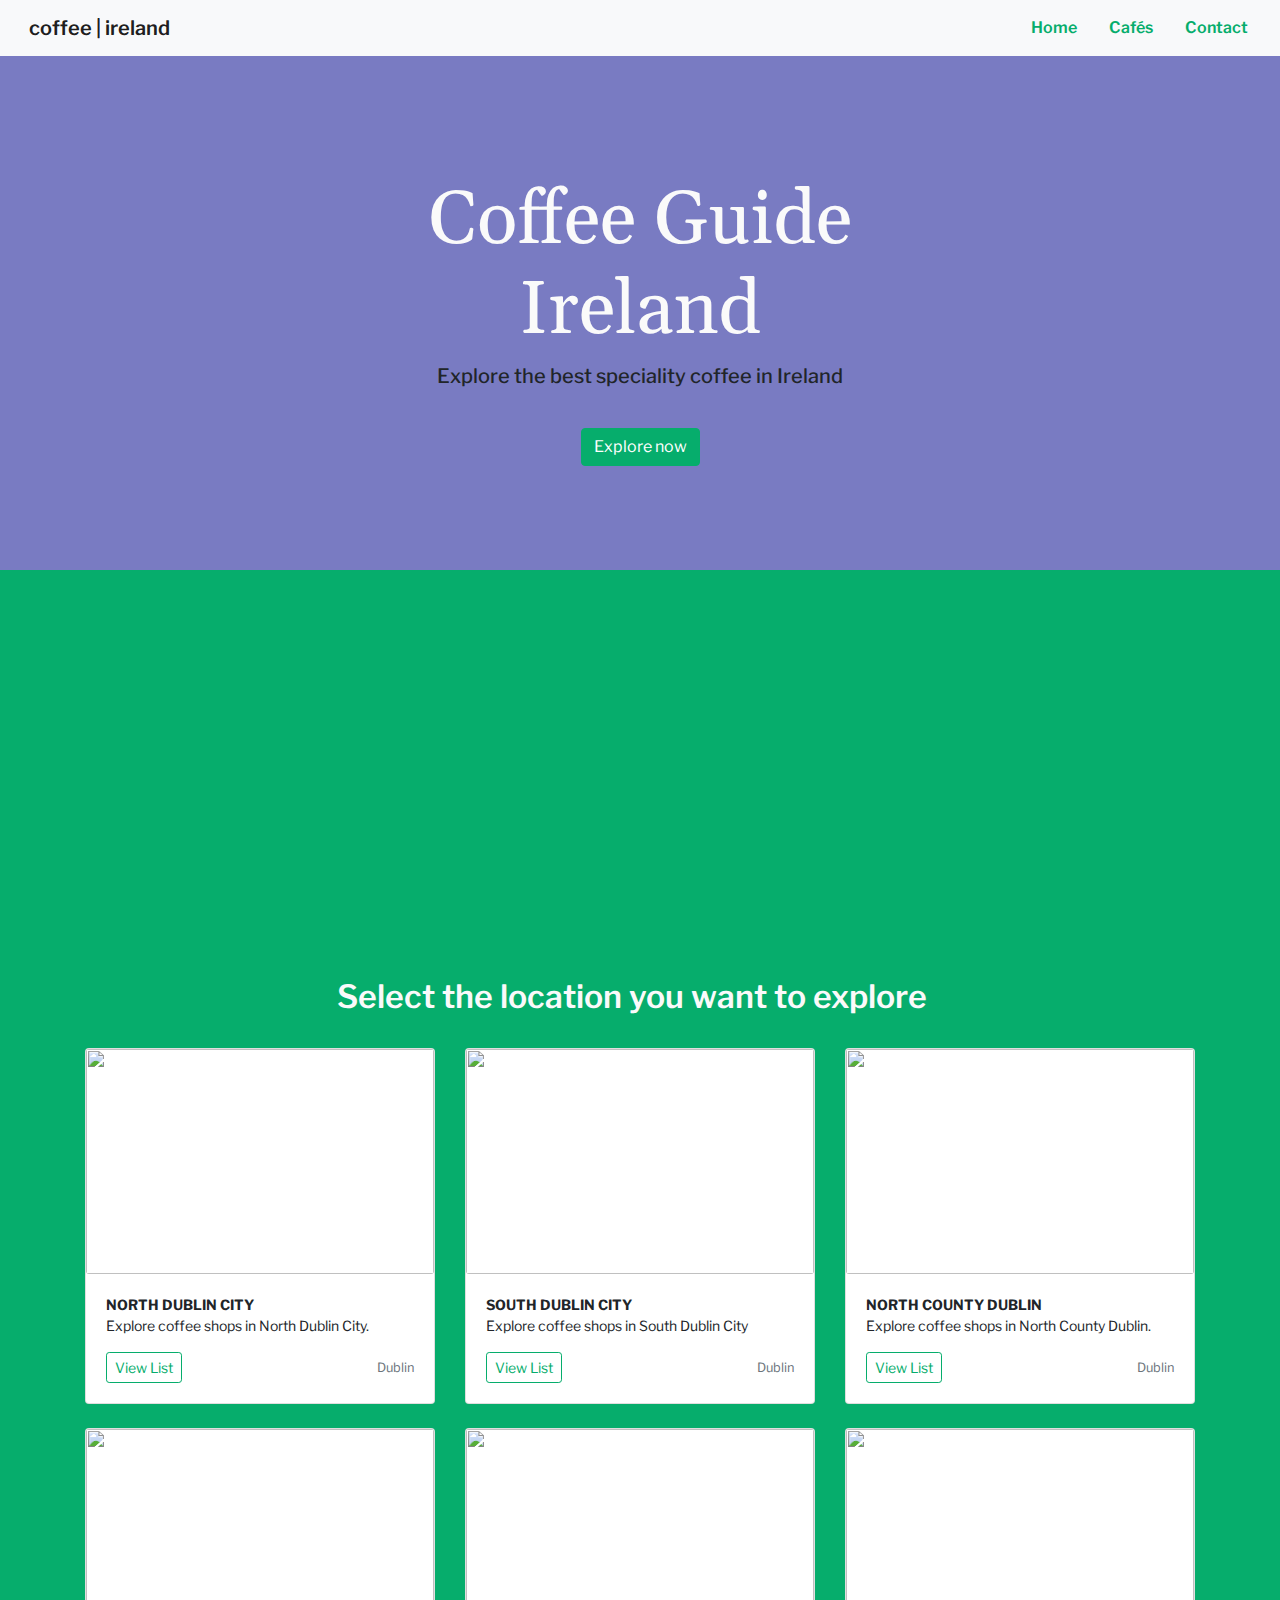
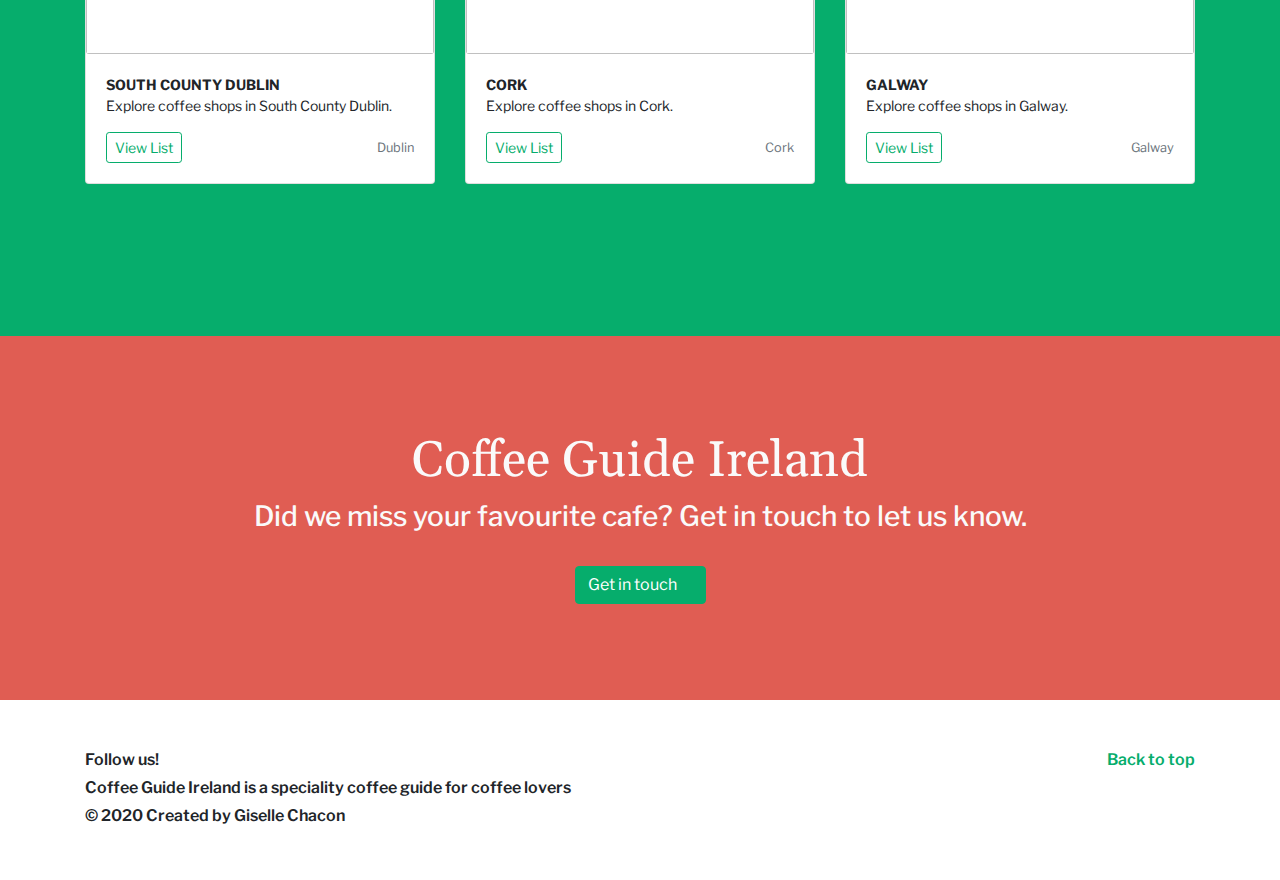
==== commit 5b74a056: "enable google maps js api feature" ====
--- a/index.html
+++ b/index.html
@@ -39,10 +39,12 @@
 		</section>
 
 		<!--- CAFES/ PLACES -->
+		<div id="map"></div>
+
 		<div class="coffee py-5 bg-color-coffee" id="cafes">
 			<div class="container">
 				<h2>Select the location you want to explore <i class="fas fa-mug-hot"></i></h2>
-                </br>
+				</br>
 				<div class="row">
 					<div class="col-md-4">
 						<div class="card mb-4 shadow-sm">
@@ -142,8 +144,14 @@
 					</div>
 
 				</div>
+
+				
+
 			</div>
+			
 		</div>
+
+		
 
 		<!--- FORM TO ADD CAFE -->
 		<section class="contact-form">
@@ -225,6 +233,10 @@
 	<script src="https://stackpath.bootstrapcdn.com/bootstrap/4.4.1/js/bootstrap.min.js"
 		integrity="sha384-wfSDF2E50Y2D1uUdj0O3uMBJnjuUD4Ih7YwaYd1iqfktj0Uod8GCExl3Og8ifwB6" crossorigin="anonymous">
 	</script>
+		  <script async defer
+		  src="https://maps.googleapis.com/maps/api/js?key=AIzaSyAhEvZqDyEzQhdr7XdQSDFQhVfZ5R3gaVM&callback=initMap">
+		  </script>
+		  <script src="assets/js/maps.js"></script>
 
 </body>
 </html>--- a/assets/css/style.css
+++ b/assets/css/style.css
@@ -158,6 +158,12 @@
   }
 
 
+/* MAPS */
+
+div#map {
+  min-height: 360px;
+}
+
 /* CAFES AND PLACES */
 
  .bg-color-coffee {
